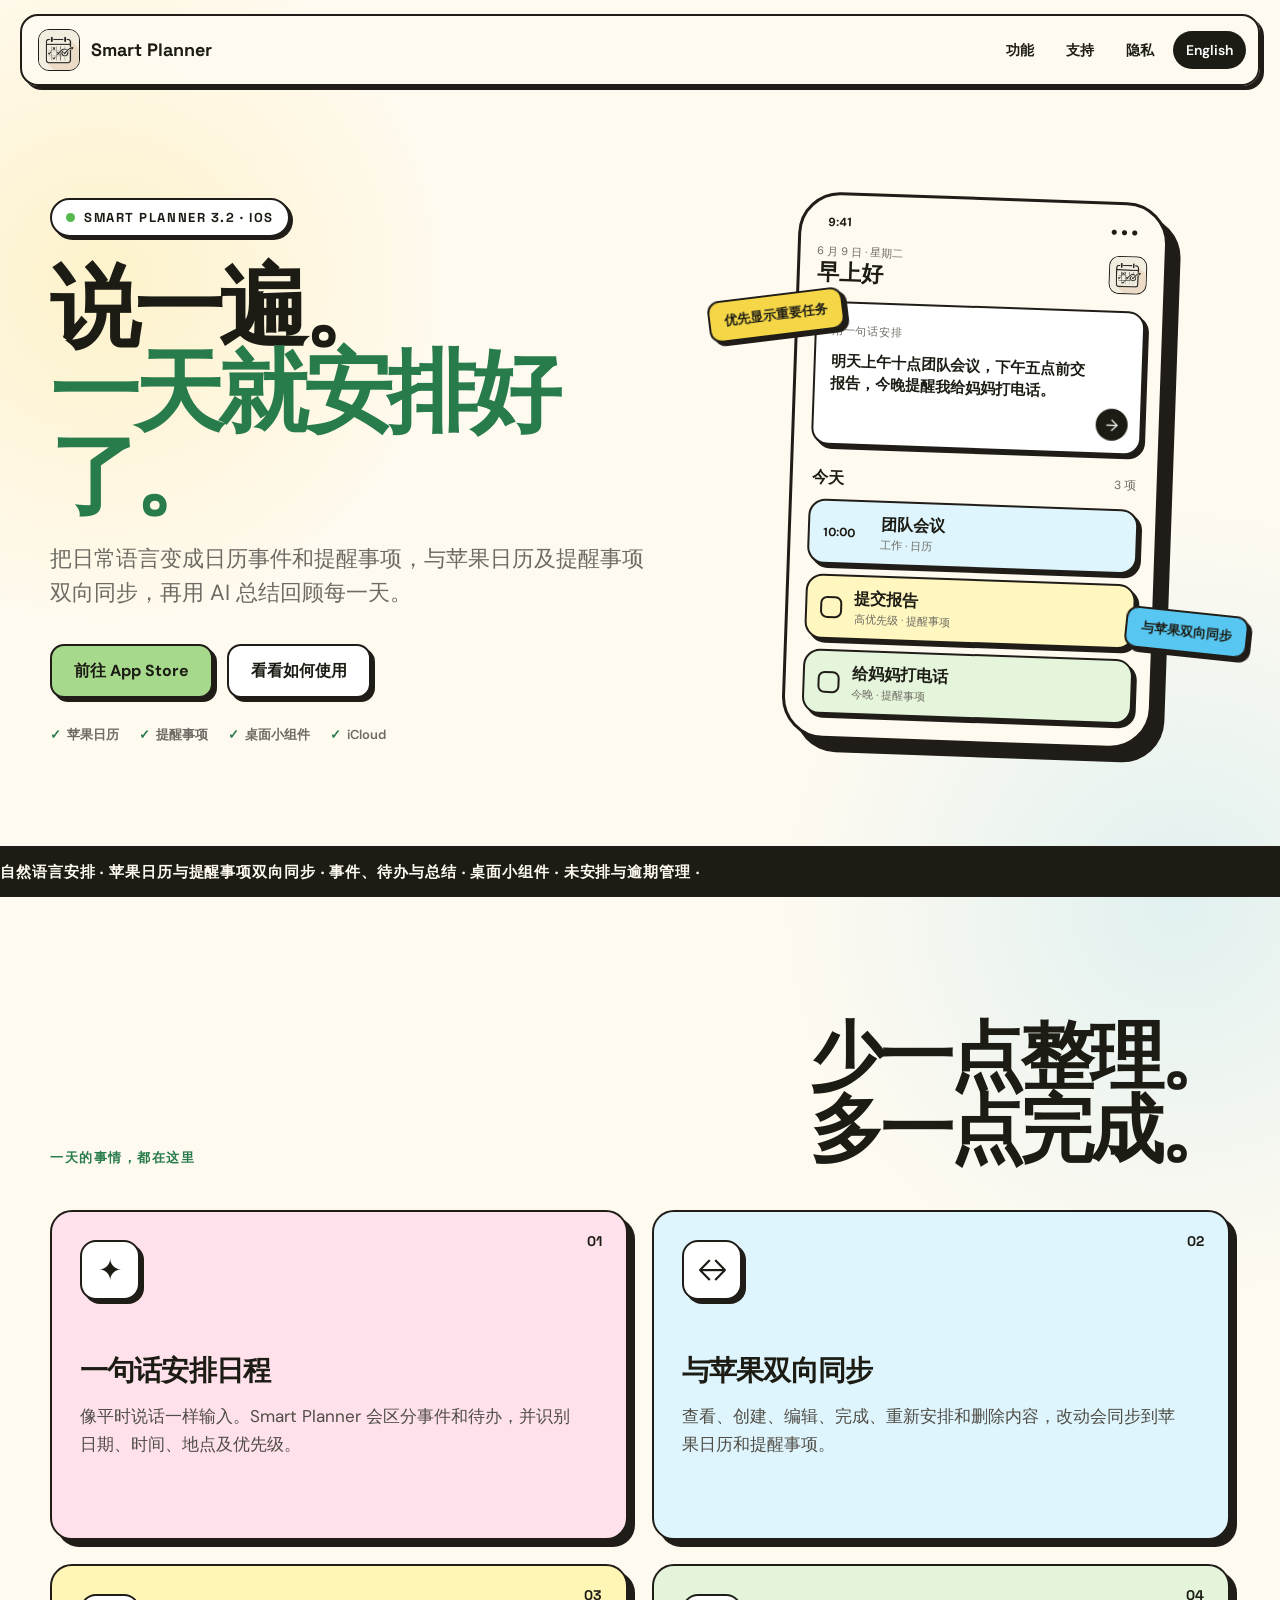
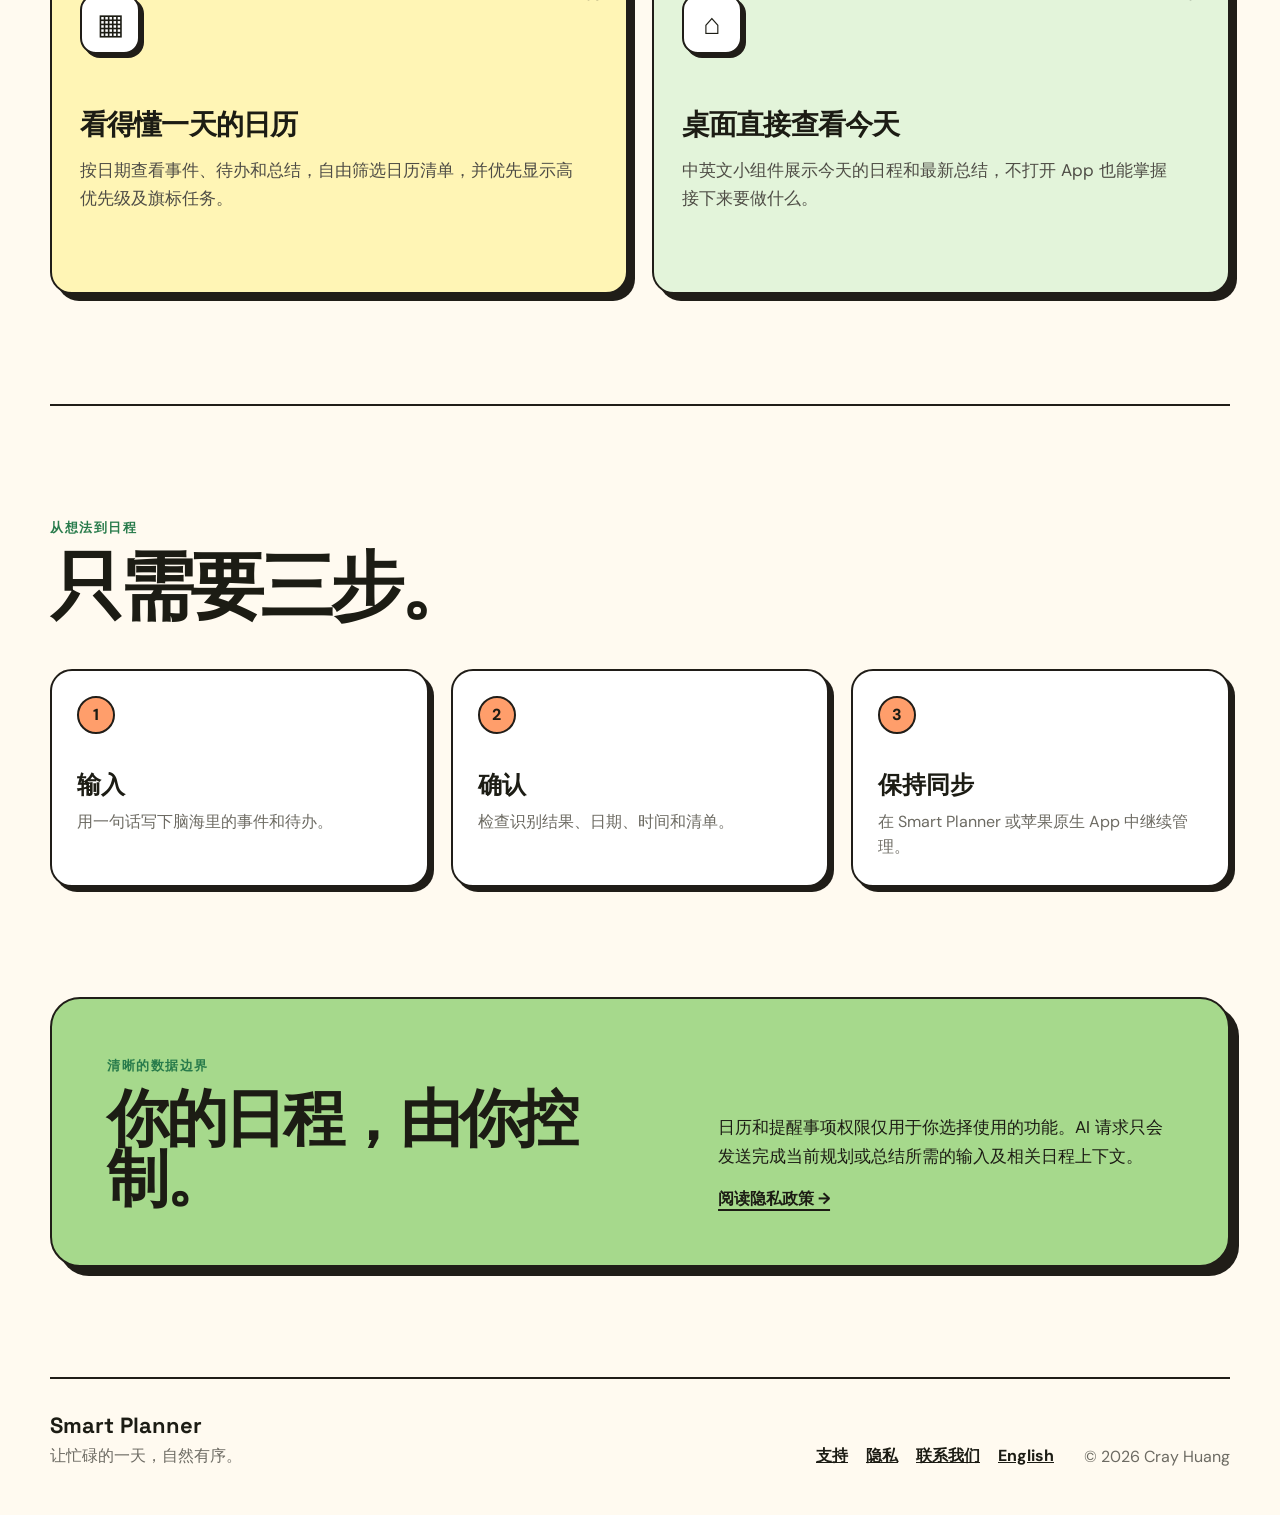
==== index-zh.html @ a315fa00 "feat: refresh Smart Planner 3.2 website" ====
<!doctype html>
<html lang="zh-Hans">
<head>
  <meta charset="utf-8">
  <meta name="viewport" content="width=device-width, initial-scale=1">
  <meta name="description" content="Smart Planner 用自然语言创建苹果日历事件与提醒事项，并提供每日总结和桌面小组件。">
  <meta name="theme-color" content="#fffaf0">
  <title>Smart Planner - 一句话安排日程</title>
  <link rel="icon" href="app-icon.jpg">
  <link rel="stylesheet" href="site.css">
</head>
<body>
  <header class="site-header">
    <a class="brand" href="index-zh.html">
      <img src="app-icon.jpg" alt="" width="42" height="42">
      <span>Smart Planner</span>
    </a>
    <nav aria-label="主导航">
      <a href="#features">功能</a>
      <a href="support-zh.html">支持</a>
      <a href="privacy-policy-zh.html">隐私</a>
      <a class="language" href="index.html">English</a>
    </nav>
  </header>

  <main>
    <section class="hero shell">
      <div class="hero-copy reveal">
        <div class="eyebrow"><span class="status-dot"></span>Smart Planner 3.2 · iOS</div>
        <h1>说一遍。<br><span>一天就安排好了。</span></h1>
        <p class="lead">把日常语言变成日历事件和提醒事项，与苹果日历及提醒事项双向同步，再用 AI 总结回顾每一天。</p>
        <div class="hero-actions">
          <a class="button primary" href="https://apps.apple.com/app/id6738601827">前往 App Store</a>
          <a class="button secondary" href="#how-it-works">看看如何使用</a>
        </div>
        <div class="trust-row">
          <span>苹果日历</span>
          <span>提醒事项</span>
          <span>桌面小组件</span>
          <span>iCloud</span>
        </div>
      </div>

      <div class="phone-stage reveal delay-1" aria-label="Smart Planner 使用示例">
        <div class="float-note note-one">优先显示重要任务</div>
        <div class="float-note note-two">与苹果双向同步</div>
        <div class="phone">
          <div class="phone-top"><span>9:41</span><span>● ● ●</span></div>
          <div class="app-bar">
            <div>
              <small>6 月 9 日 · 星期二</small>
              <strong>早上好</strong>
            </div>
            <img src="app-icon.jpg" alt="" width="38" height="38">
          </div>
          <div class="prompt-card">
            <span class="prompt-label">用一句话安排</span>
            <p>明天上午十点团队会议，下午五点前交报告，今晚提醒我给妈妈打电话。</p>
            <span class="send">→</span>
          </div>
          <div class="mini-heading"><strong>今天</strong><span>3 项</span></div>
          <div class="agenda-card blue">
            <span class="time">10:00</span>
            <div><strong>团队会议</strong><small>工作 · 日历</small></div>
          </div>
          <div class="agenda-card yellow">
            <span class="check"></span>
            <div><strong>提交报告</strong><small>高优先级 · 提醒事项</small></div>
          </div>
          <div class="agenda-card green">
            <span class="check"></span>
            <div><strong>给妈妈打电话</strong><small>今晚 · 提醒事项</small></div>
          </div>
        </div>
      </div>
    </section>

    <section class="ticker" aria-label="核心功能">
      <div>自然语言安排 · 苹果日历与提醒事项双向同步 · 事件、待办与总结 · 桌面小组件 · 未安排与逾期管理 · </div>
    </section>

    <section class="section shell" id="features">
      <div class="section-heading">
        <span class="kicker">一天的事情，都在这里</span>
        <h2>少一点整理。<br>多一点完成。</h2>
      </div>
      <div class="feature-grid">
        <article class="feature-card pink">
          <span class="number">01</span>
          <div class="feature-icon">✦</div>
          <h3>一句话安排日程</h3>
          <p>像平时说话一样输入。Smart Planner 会区分事件和待办，并识别日期、时间、地点及优先级。</p>
        </article>
        <article class="feature-card blue">
          <span class="number">02</span>
          <div class="feature-icon">↔</div>
          <h3>与苹果双向同步</h3>
          <p>查看、创建、编辑、完成、重新安排和删除内容，改动会同步到苹果日历和提醒事项。</p>
        </article>
        <article class="feature-card yellow">
          <span class="number">03</span>
          <div class="feature-icon">▦</div>
          <h3>看得懂一天的日历</h3>
          <p>按日期查看事件、待办和总结，自由筛选日历清单，并优先显示高优先级及旗标任务。</p>
        </article>
        <article class="feature-card green">
          <span class="number">04</span>
          <div class="feature-icon">⌂</div>
          <h3>桌面直接查看今天</h3>
          <p>中英文小组件展示今天的日程和最新总结，不打开 App 也能掌握接下来要做什么。</p>
        </article>
      </div>
    </section>

    <section class="section shell workflow" id="how-it-works">
      <div class="section-heading compact">
        <span class="kicker">从想法到日程</span>
        <h2>只需要三步。</h2>
      </div>
      <div class="steps">
        <article><span>1</span><h3>输入</h3><p>用一句话写下脑海里的事件和待办。</p></article>
        <article><span>2</span><h3>确认</h3><p>检查识别结果、日期、时间和清单。</p></article>
        <article><span>3</span><h3>保持同步</h3><p>在 Smart Planner 或苹果原生 App 中继续管理。</p></article>
      </div>
    </section>

    <section class="section shell privacy-callout">
      <div>
        <span class="kicker">清晰的数据边界</span>
        <h2>你的日程，由你控制。</h2>
      </div>
      <div>
        <p>日历和提醒事项权限仅用于你选择使用的功能。AI 请求只会发送完成当前规划或总结所需的输入及相关日程上下文。</p>
        <a class="text-link" href="privacy-policy-zh.html">阅读隐私政策 →</a>
      </div>
    </section>
  </main>

  <footer class="site-footer shell">
    <div>
      <strong>Smart Planner</strong>
      <p>让忙碌的一天，自然有序。</p>
    </div>
    <div class="footer-links">
      <a href="support-zh.html">支持</a>
      <a href="privacy-policy-zh.html">隐私</a>
      <a href="mailto:cray.huang@gmail.com">联系我们</a>
      <a href="index.html">English</a>
    </div>
    <p class="copyright">© 2026 Cray Huang</p>
  </footer>
</body>
</html>
---- site.css ----
@import url('https://fonts.googleapis.com/css2?family=DM+Sans:wght@400;500;600;700&family=Space+Grotesk:wght@500;600;700&display=swap');

:root {
  --paper: #fffaf0;
  --surface: #ffffff;
  --muted: #f9f1e5;
  --ink: #1c1c14;
  --subtle: #6d6b63;
  --line: #201d18;
  --green: #a6d98c;
  --pink: #ff6b99;
  --blue: #57c7f2;
  --yellow: #f5d647;
  --orange: #ff9e6b;
  --radius: 22px;
  --shadow: 7px 7px 0 var(--line);
}

* { box-sizing: border-box; }
html { scroll-behavior: smooth; }
body {
  margin: 0;
  color: var(--ink);
  background:
    radial-gradient(circle at 8% 9%, rgba(245, 214, 71, .22), transparent 22rem),
    radial-gradient(circle at 92% 29%, rgba(87, 199, 242, .18), transparent 25rem),
    var(--paper);
  font-family: "DM Sans", "PingFang SC", "Microsoft YaHei", sans-serif;
}

a { color: inherit; }
.shell { width: min(1180px, calc(100% - 40px)); margin-inline: auto; }
.site-header {
  width: min(1240px, calc(100% - 28px));
  min-height: 72px;
  margin: 14px auto 0;
  padding: 10px 12px 10px 16px;
  display: flex;
  align-items: center;
  justify-content: space-between;
  gap: 20px;
  position: sticky;
  top: 12px;
  z-index: 20;
  background: rgba(255, 250, 240, .9);
  border: 2px solid var(--line);
  border-radius: 18px;
  box-shadow: 4px 4px 0 var(--line);
  backdrop-filter: blur(14px);
}
.brand {
  display: flex;
  align-items: center;
  gap: 11px;
  text-decoration: none;
  font: 700 18px/1 "Space Grotesk", sans-serif;
}
.brand img { border-radius: 11px; border: 1.5px solid var(--line); }
nav { display: flex; align-items: center; gap: 6px; }
nav a {
  padding: 10px 13px;
  border-radius: 999px;
  text-decoration: none;
  font-weight: 600;
  font-size: 14px;
}
nav a:hover { background: var(--muted); }
nav .language { background: var(--ink); color: white; }

.hero {
  min-height: 720px;
  padding: 100px 0 90px;
  display: grid;
  grid-template-columns: 1.08fr .92fr;
  align-items: center;
  gap: 72px;
}
.eyebrow, .kicker {
  font: 700 13px/1.2 "Space Grotesk", sans-serif;
  letter-spacing: .12em;
  text-transform: uppercase;
}
.eyebrow {
  width: fit-content;
  padding: 10px 14px;
  display: flex;
  align-items: center;
  gap: 9px;
  background: var(--surface);
  border: 2px solid var(--line);
  border-radius: 999px;
  box-shadow: 3px 3px 0 var(--line);
}
.status-dot { width: 9px; height: 9px; border-radius: 50%; background: #55b94f; }
h1, h2, h3 { font-family: "Space Grotesk", "PingFang SC", sans-serif; }
h1 {
  margin: 28px 0 24px;
  font-size: clamp(56px, 7vw, 94px);
  line-height: .94;
  letter-spacing: -.065em;
}
h1 span { color: #287b4b; }
.lead { max-width: 640px; color: var(--subtle); font-size: clamp(18px, 2vw, 22px); line-height: 1.55; }
.hero-actions { display: flex; flex-wrap: wrap; gap: 14px; margin: 34px 0 28px; }
.button {
  display: inline-flex;
  align-items: center;
  justify-content: center;
  min-height: 54px;
  padding: 0 22px;
  border: 2px solid var(--line);
  border-radius: 14px;
  box-shadow: 4px 4px 0 var(--line);
  font-weight: 700;
  text-decoration: none;
  transition: transform .18s ease, box-shadow .18s ease;
}
.button:hover { transform: translate(3px, 3px); box-shadow: 1px 1px 0 var(--line); }
.button.primary { background: var(--green); }
.button.secondary { background: var(--surface); }
.trust-row { display: flex; flex-wrap: wrap; gap: 10px 20px; color: var(--subtle); font-size: 13px; font-weight: 600; }
.trust-row span::before { content: "✓"; color: #287b4b; margin-right: 6px; }

.phone-stage { min-height: 570px; position: relative; display: grid; place-items: center; }
.phone {
  width: min(370px, 88vw);
  padding: 15px 17px 22px;
  position: relative;
  z-index: 2;
  background: var(--paper);
  border: 3px solid var(--line);
  border-radius: 42px;
  box-shadow: 13px 13px 0 var(--line);
  transform: rotate(2deg);
}
.phone-top { display: flex; justify-content: space-between; padding: 4px 10px 14px; font-size: 12px; font-weight: 700; }
.app-bar { display: flex; align-items: center; justify-content: space-between; margin-bottom: 16px; }
.app-bar small, .app-bar strong { display: block; }
.app-bar small { color: var(--subtle); font-size: 11px; }
.app-bar strong { font: 700 22px/1.2 "Space Grotesk", sans-serif; }
.app-bar img { border: 1.5px solid var(--line); border-radius: 10px; }
.prompt-card, .agenda-card {
  border: 2px solid var(--line);
  border-radius: 17px;
  box-shadow: 4px 4px 0 var(--line);
}
.prompt-card { min-height: 144px; padding: 15px 45px 18px 15px; position: relative; background: white; }
.prompt-card p { margin: 12px 0 0; font-size: 15px; line-height: 1.45; font-weight: 600; }
.prompt-label { color: var(--subtle); font-size: 11px; text-transform: uppercase; letter-spacing: .08em; }
.send { width: 32px; height: 32px; display: grid; place-items: center; position: absolute; right: 12px; bottom: 12px; background: var(--ink); color: white; border-radius: 50%; }
.mini-heading { margin: 22px 3px 10px; display: flex; justify-content: space-between; }
.mini-heading span { color: var(--subtle); font-size: 12px; }
.agenda-card { min-height: 64px; margin-top: 10px; padding: 11px 13px; display: flex; align-items: center; gap: 12px; }
.agenda-card.blue { background: #dff5fd; }
.agenda-card.yellow { background: #fff7bf; }
.agenda-card.green { background: #e5f5dc; }
.agenda-card strong, .agenda-card small { display: block; }
.agenda-card small { margin-top: 2px; color: var(--subtle); font-size: 11px; }
.time { width: 46px; font-size: 12px; font-weight: 700; }
.check { width: 22px; height: 22px; border: 2px solid var(--line); border-radius: 7px; }
.float-note {
  padding: 10px 14px;
  position: absolute;
  z-index: 3;
  background: white;
  border: 2px solid var(--line);
  border-radius: 12px;
  box-shadow: 4px 4px 0 var(--line);
  font-weight: 700;
  font-size: 13px;
}
.note-one { left: -12px; top: 19%; transform: rotate(-7deg); background: var(--yellow); }
.note-two { right: -18px; bottom: 18%; transform: rotate(6deg); background: var(--blue); }

.ticker { overflow: hidden; background: var(--ink); color: var(--paper); border-block: 2px solid var(--line); }
.ticker div {
  width: max-content;
  padding: 16px 0;
  font: 600 15px/1 "Space Grotesk", sans-serif;
  letter-spacing: .06em;
  animation: marquee 24s linear infinite;
}
@keyframes marquee { to { transform: translateX(-50%); } }

.section { padding-block: 110px; }
.section-heading { margin-bottom: 44px; display: flex; align-items: end; justify-content: space-between; gap: 30px; }
.section-heading.compact { display: block; }
.kicker { color: #287b4b; }
.section-heading h2, .privacy-callout h2 {
  max-width: 760px;
  margin: 14px 0 0;
  font-size: clamp(42px, 6vw, 74px);
  line-height: .98;
  letter-spacing: -.055em;
}
.feature-grid { display: grid; grid-template-columns: repeat(2, 1fr); gap: 24px; }
.feature-card {
  min-height: 330px;
  padding: 28px;
  position: relative;
  border: 2px solid var(--line);
  border-radius: var(--radius);
  box-shadow: var(--shadow);
}
.feature-card.pink { background: #ffe1eb; }
.feature-card.blue { background: #dff5fd; }
.feature-card.yellow { background: #fff5b5; }
.feature-card.green { background: #e3f4da; }
.number { position: absolute; right: 24px; top: 22px; font: 700 14px/1 "Space Grotesk", sans-serif; }
.feature-icon {
  width: 60px; height: 60px;
  display: grid; place-items: center;
  background: white;
  border: 2px solid var(--line);
  border-radius: 16px;
  box-shadow: 4px 4px 0 var(--line);
  font-size: 29px;
}
.feature-card h3 { margin: 52px 0 12px; font-size: 28px; letter-spacing: -.03em; }
.feature-card p { max-width: 500px; margin: 0; color: #4f4d46; line-height: 1.65; font-size: 17px; }

.workflow { border-top: 2px solid var(--line); }
.steps { margin-top: 45px; display: grid; grid-template-columns: repeat(3, 1fr); gap: 22px; }
.steps article { padding: 25px; background: white; border: 2px solid var(--line); border-radius: var(--radius); box-shadow: 5px 5px 0 var(--line); }
.steps span { width: 38px; height: 38px; display: grid; place-items: center; background: var(--orange); border: 2px solid var(--line); border-radius: 50%; font-weight: 800; }
.steps h3 { margin: 35px 0 8px; font-size: 24px; }
.steps p { margin: 0; color: var(--subtle); line-height: 1.6; }
.privacy-callout {
  margin-bottom: 110px;
  padding: 55px;
  display: grid;
  grid-template-columns: 1.1fr .9fr;
  align-items: end;
  gap: 55px;
  background: var(--green);
  border: 2px solid var(--line);
  border-radius: 30px;
  box-shadow: 9px 9px 0 var(--line);
}
.privacy-callout h2 { font-size: clamp(38px, 5vw, 62px); }
.privacy-callout p { font-size: 17px; line-height: 1.7; }
.text-link { font-weight: 800; text-decoration-thickness: 2px; text-underline-offset: 5px; }
.site-footer {
  padding: 35px 0 48px;
  display: grid;
  grid-template-columns: 1fr auto auto;
  gap: 30px;
  align-items: end;
  border-top: 2px solid var(--line);
}
.site-footer strong { font: 700 22px/1 "Space Grotesk", sans-serif; }
.site-footer p { margin: 7px 0 0; color: var(--subtle); }
.footer-links { display: flex; flex-wrap: wrap; gap: 18px; }
.footer-links a { font-weight: 700; }
.copyright { white-space: nowrap; }
.reveal { animation: rise .7s both ease-out; }
.delay-1 { animation-delay: .12s; }
@keyframes rise { from { opacity: 0; transform: translateY(22px); } }

@media (max-width: 880px) {
  .site-header { position: static; }
  nav a:not(.language) { display: none; }
  .hero { min-height: auto; padding: 72px 0 90px; grid-template-columns: 1fr; gap: 65px; }
  .hero-copy { text-align: center; }
  .eyebrow, .hero-actions, .trust-row { margin-inline: auto; justify-content: center; }
  .lead { margin-inline: auto; }
  .phone-stage { min-height: 540px; }
  .feature-grid { grid-template-columns: 1fr; }
  .steps { grid-template-columns: 1fr; }
  .privacy-callout { grid-template-columns: 1fr; padding: 38px 28px; }
  .site-footer { grid-template-columns: 1fr; align-items: start; }
}

@media (max-width: 540px) {
  .shell { width: min(100% - 26px, 1180px); }
  .brand span { display: none; }
  h1 { font-size: 54px; }
  .hero { padding-top: 55px; }
  .hero-actions { flex-direction: column; }
  .button { width: 100%; }
  .phone { transform: none; }
  .float-note { display: none; }
  .section { padding-block: 78px; }
  .feature-card { min-height: 300px; padding: 23px; }
  .section-heading { display: block; }
  .privacy-callout { margin-bottom: 75px; }
}

@media (prefers-reduced-motion: reduce) {
  * { scroll-behavior: auto !important; animation-duration: .01ms !important; animation-iteration-count: 1 !important; }
}
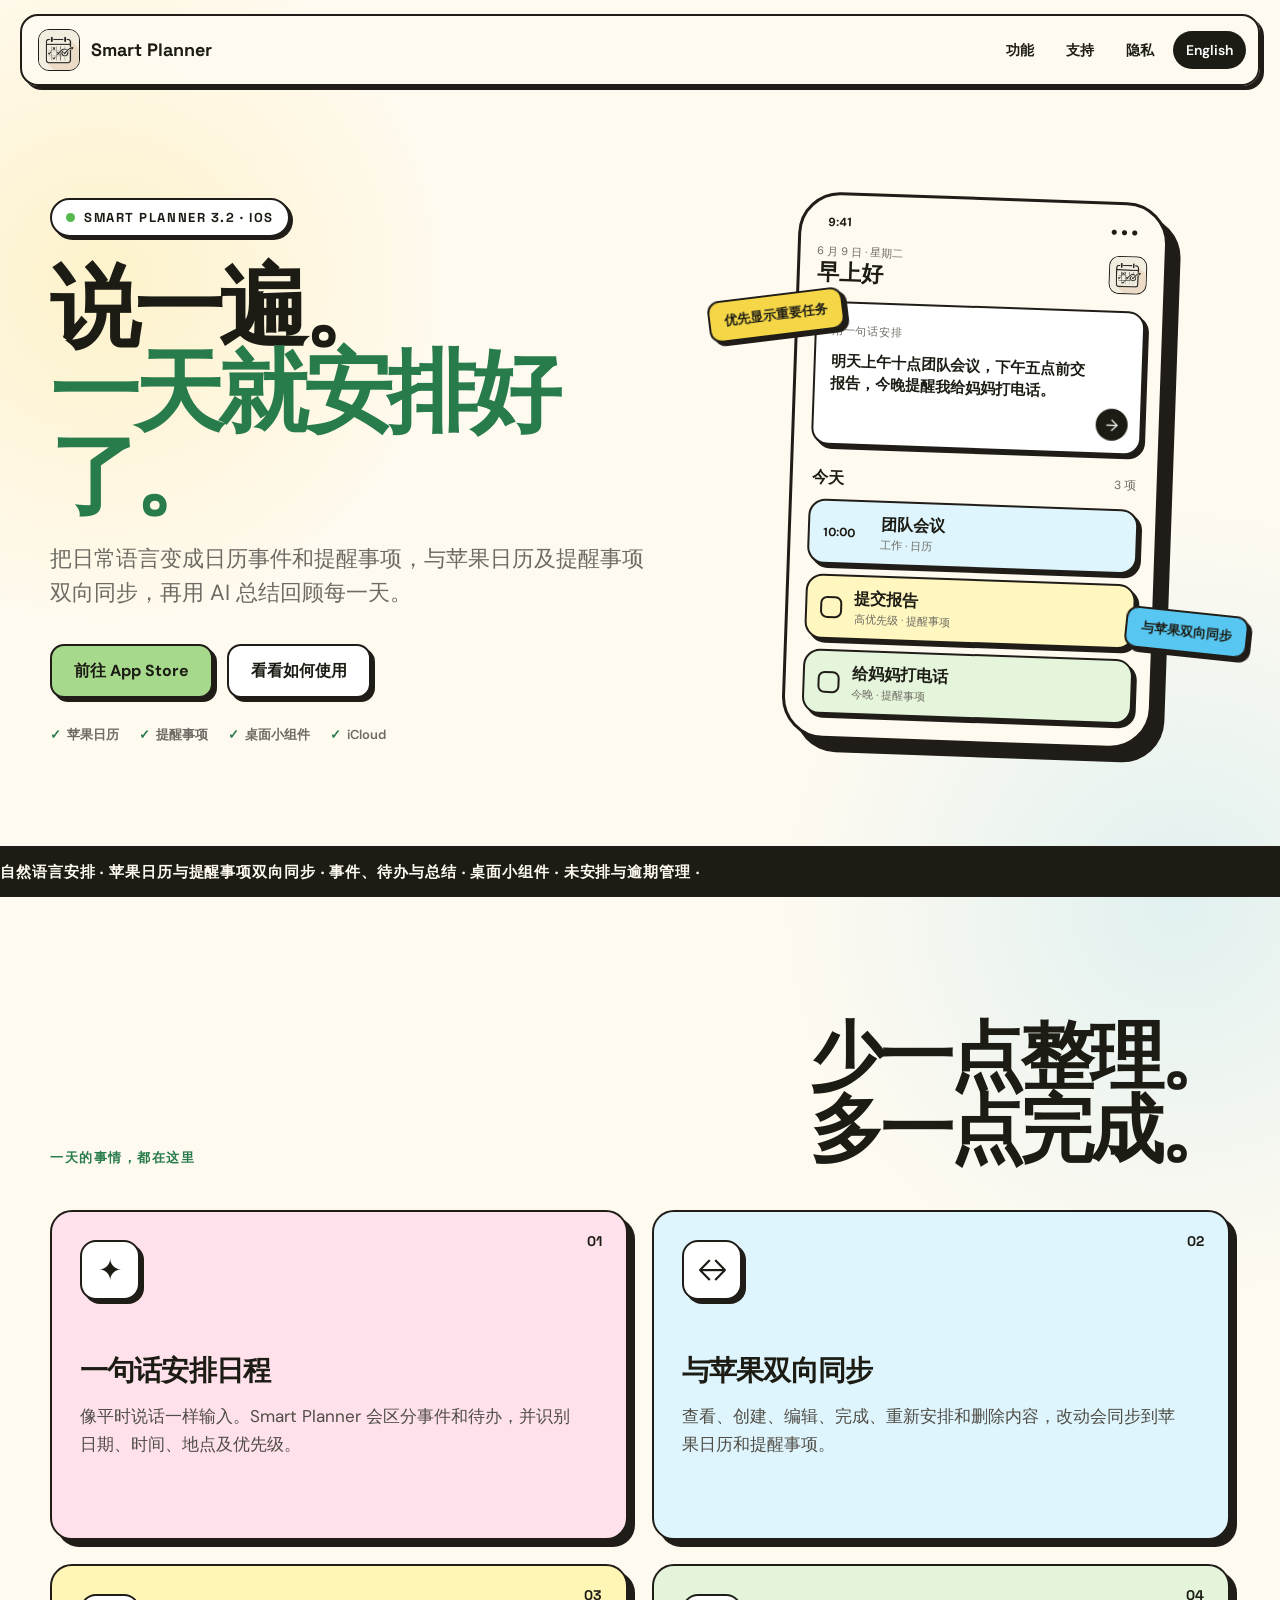
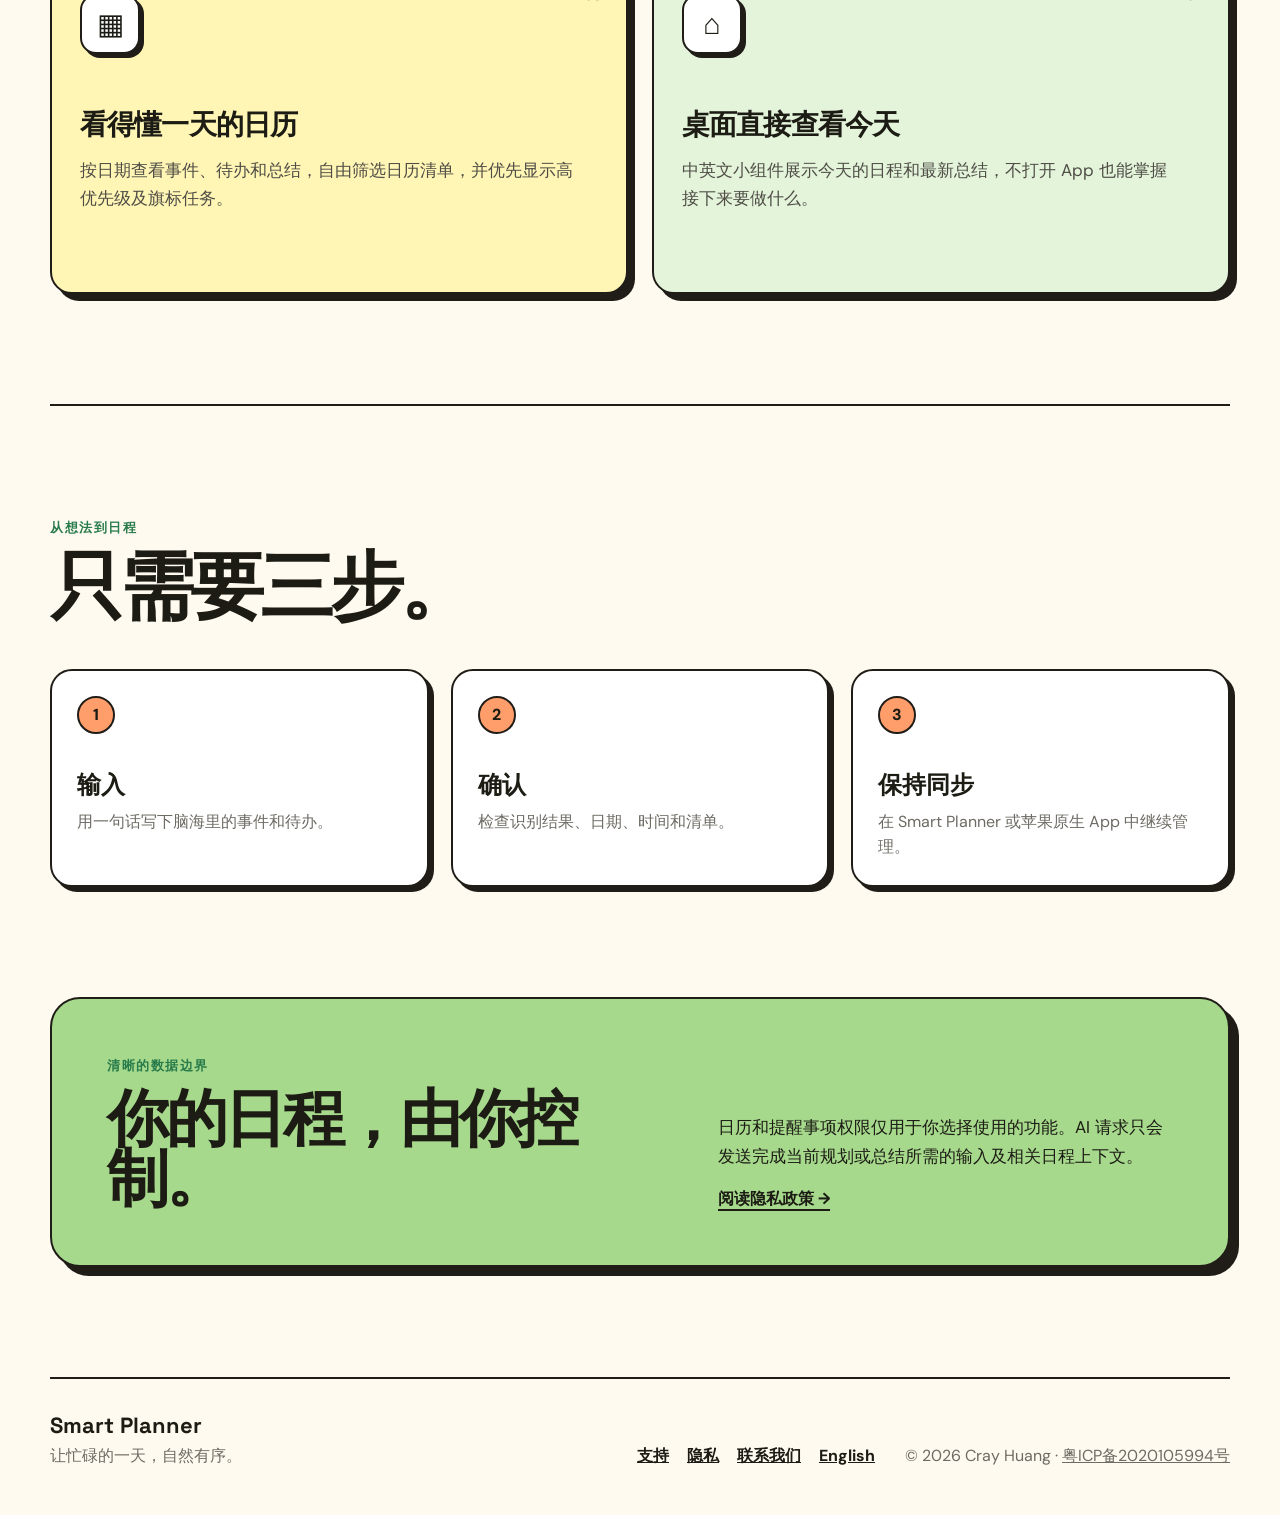
==== commit a94d1542: "Add ICP filing number to site footer" ====
--- a/index-zh.html
+++ b/index-zh.html
@@ -30,7 +30,7 @@
         <h1>说一遍。<br><span>一天就安排好了。</span></h1>
         <p class="lead">把日常语言变成日历事件和提醒事项，与苹果日历及提醒事项双向同步，再用 AI 总结回顾每一天。</p>
         <div class="hero-actions">
-          <a class="button primary" href="https://apps.apple.com/app/id6738601827">前往 App Store</a>
+          <a class="button primary" href="https://apps.apple.com/cn/app/ai-smart-planner/id6759102318" target="_blank" rel="noopener noreferrer">前往 App Store</a>
           <a class="button secondary" href="#how-it-works">看看如何使用</a>
         </div>
         <div class="trust-row">
@@ -147,7 +147,7 @@
       <a href="mailto:cray.huang@gmail.com">联系我们</a>
       <a href="index.html">English</a>
     </div>
-    <p class="copyright">© 2026 Cray Huang</p>
+    <p class="copyright">© 2026 Cray Huang · <a href="https://beian.miit.gov.cn/" target="_blank" rel="noopener noreferrer">粤ICP备2020105994号</a></p>
   </footer>
 </body>
 </html>
--- a/site.css
+++ b/site.css
@@ -257,6 +257,148 @@
 .delay-1 { animation-delay: .12s; }
 @keyframes rise { from { opacity: 0; transform: translateY(22px); } }
 
+/* Privacy policy */
+.legal-main { padding: 82px 0 110px; }
+.legal-hero {
+  padding-bottom: 80px;
+  display: grid;
+  grid-template-columns: 1.15fr .85fr;
+  align-items: end;
+  gap: 70px;
+}
+.legal-hero h1 { max-width: 800px; font-size: clamp(58px, 7vw, 92px); }
+.legal-summary {
+  padding: 30px;
+  background: var(--green);
+  border: 2px solid var(--line);
+  border-radius: 25px;
+  box-shadow: var(--shadow);
+  transform: rotate(1.5deg);
+}
+.summary-icon {
+  width: 52px;
+  height: 52px;
+  display: grid;
+  place-items: center;
+  background: white;
+  border: 2px solid var(--line);
+  border-radius: 15px;
+  box-shadow: 4px 4px 0 var(--line);
+  font-size: 27px;
+}
+.legal-summary h2 { margin: 28px 0 12px; font-size: 28px; }
+.legal-summary p { margin: 10px 0 0; line-height: 1.65; }
+.legal-layout {
+  display: grid;
+  grid-template-columns: 210px minmax(0, 1fr);
+  align-items: start;
+  gap: 34px;
+}
+.legal-index {
+  padding: 20px;
+  position: sticky;
+  top: 105px;
+  display: grid;
+  gap: 4px;
+  background: white;
+  border: 2px solid var(--line);
+  border-radius: 18px;
+  box-shadow: 5px 5px 0 var(--line);
+}
+.legal-index strong {
+  padding: 5px 9px 13px;
+  font: 700 13px/1.2 "Space Grotesk", sans-serif;
+  letter-spacing: .08em;
+  text-transform: uppercase;
+}
+.legal-index a {
+  padding: 9px;
+  color: var(--subtle);
+  border-radius: 9px;
+  text-decoration: none;
+  font-size: 14px;
+  font-weight: 600;
+}
+.legal-index a:hover { color: var(--ink); background: var(--muted); }
+.legal-content { display: grid; gap: 25px; }
+.legal-card {
+  padding: 38px;
+  position: relative;
+  scroll-margin-top: 110px;
+  background: white;
+  border: 2px solid var(--line);
+  border-radius: 24px;
+  box-shadow: var(--shadow);
+}
+.legal-card.intro-card { background: #e3f4da; }
+.legal-card.contact-card { background: #dff5fd; }
+.legal-number {
+  position: absolute;
+  top: 28px;
+  right: 30px;
+  font: 700 14px/1 "Space Grotesk", sans-serif;
+}
+.legal-card h2 {
+  max-width: calc(100% - 55px);
+  margin: 0 0 26px;
+  font-size: clamp(30px, 4vw, 44px);
+  letter-spacing: -.04em;
+}
+.legal-card h3 { margin: 30px 0 10px; font-size: 20px; letter-spacing: -.02em; }
+.legal-card p, .legal-card li { color: #55534c; font-size: 16px; line-height: 1.75; }
+.legal-card ul { margin: 10px 0 0; padding-left: 22px; }
+.legal-card li + li { margin-top: 9px; }
+.legal-card a { font-weight: 700; text-underline-offset: 4px; }
+.legal-columns, .permission-grid {
+  display: grid;
+  grid-template-columns: repeat(2, minmax(0, 1fr));
+  gap: 22px;
+}
+.legal-columns h3 { margin-top: 0; }
+.legal-note {
+  margin-top: 28px;
+  padding: 22px;
+  border: 2px solid var(--line);
+  border-radius: 16px;
+  box-shadow: 4px 4px 0 var(--line);
+  line-height: 1.65;
+}
+.legal-note strong { display: block; margin-bottom: 5px; font: 700 18px/1.3 "Space Grotesk", "PingFang SC", sans-serif; }
+.legal-note p { margin: 0; color: var(--ink); }
+.blue-note { background: #dff5fd; }
+.green-note { background: #e3f4da; }
+.yellow-note { background: #fff5b5; }
+.pink-note { background: #ffe1eb; }
+.permission-grid article {
+  padding: 23px;
+  background: var(--muted);
+  border: 2px solid var(--line);
+  border-radius: 17px;
+}
+.permission-grid article > span {
+  width: 42px;
+  height: 42px;
+  display: grid;
+  place-items: center;
+  background: var(--blue);
+  border: 2px solid var(--line);
+  border-radius: 12px;
+  font-weight: 800;
+}
+.permission-grid article:nth-child(2) > span { background: var(--yellow); }
+.permission-grid h3 { margin-top: 22px; }
+.permission-grid p { margin-bottom: 0; }
+.app-meta { margin-top: 28px; display: flex; flex-wrap: wrap; gap: 12px; }
+.app-meta span {
+  padding: 11px 13px;
+  background: white;
+  border: 2px solid var(--line);
+  border-radius: 11px;
+  font-size: 13px;
+}
+.app-meta strong { margin-right: 5px; }
+.compliance { margin: 28px 0 0 !important; font-size: 13px !important; }
+
 @media (max-width: 880px) {
   .site-header { position: static; }
   nav a:not(.language) { display: none; }
@@ -269,6 +411,14 @@
   .steps { grid-template-columns: 1fr; }
   .privacy-callout { grid-template-columns: 1fr; padding: 38px 28px; }
   .site-footer { grid-template-columns: 1fr; align-items: start; }
+  .legal-hero { grid-template-columns: 1fr; gap: 40px; }
+  .legal-summary { transform: none; }
+  .legal-layout { grid-template-columns: 1fr; }
+  .legal-index {
+    position: static;
+    grid-template-columns: repeat(4, 1fr);
+  }
+  .legal-index strong { grid-column: 1 / -1; }
 }
 
 @media (max-width: 540px) {
@@ -284,6 +434,13 @@
   .feature-card { min-height: 300px; padding: 23px; }
   .section-heading { display: block; }
   .privacy-callout { margin-bottom: 75px; }
+  .legal-main { padding-top: 58px; }
+  .legal-hero { padding-bottom: 58px; }
+  .legal-hero h1 { font-size: 52px; }
+  .legal-index { grid-template-columns: repeat(2, 1fr); }
+  .legal-card { padding: 27px 22px; }
+  .legal-number { top: 22px; right: 22px; }
+  .legal-columns, .permission-grid { grid-template-columns: 1fr; }
 }
 
 @media (prefers-reduced-motion: reduce) {
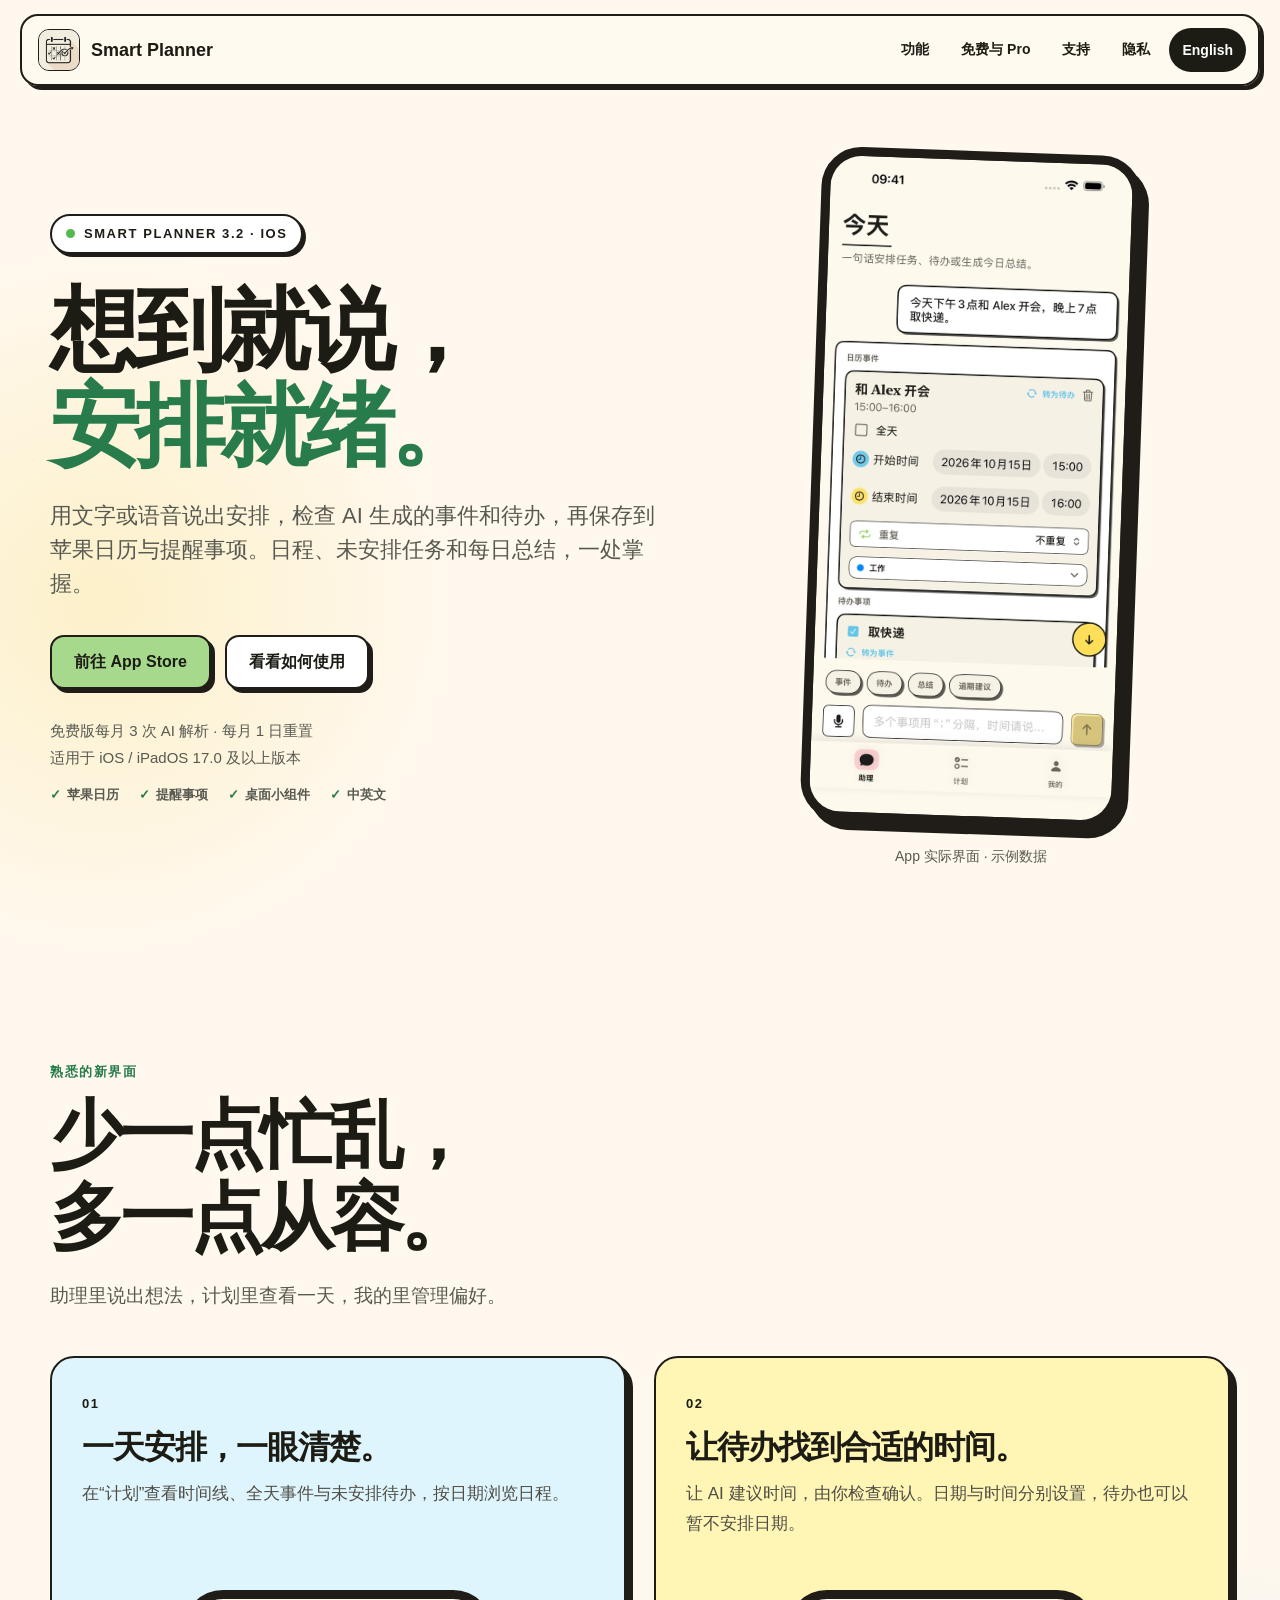
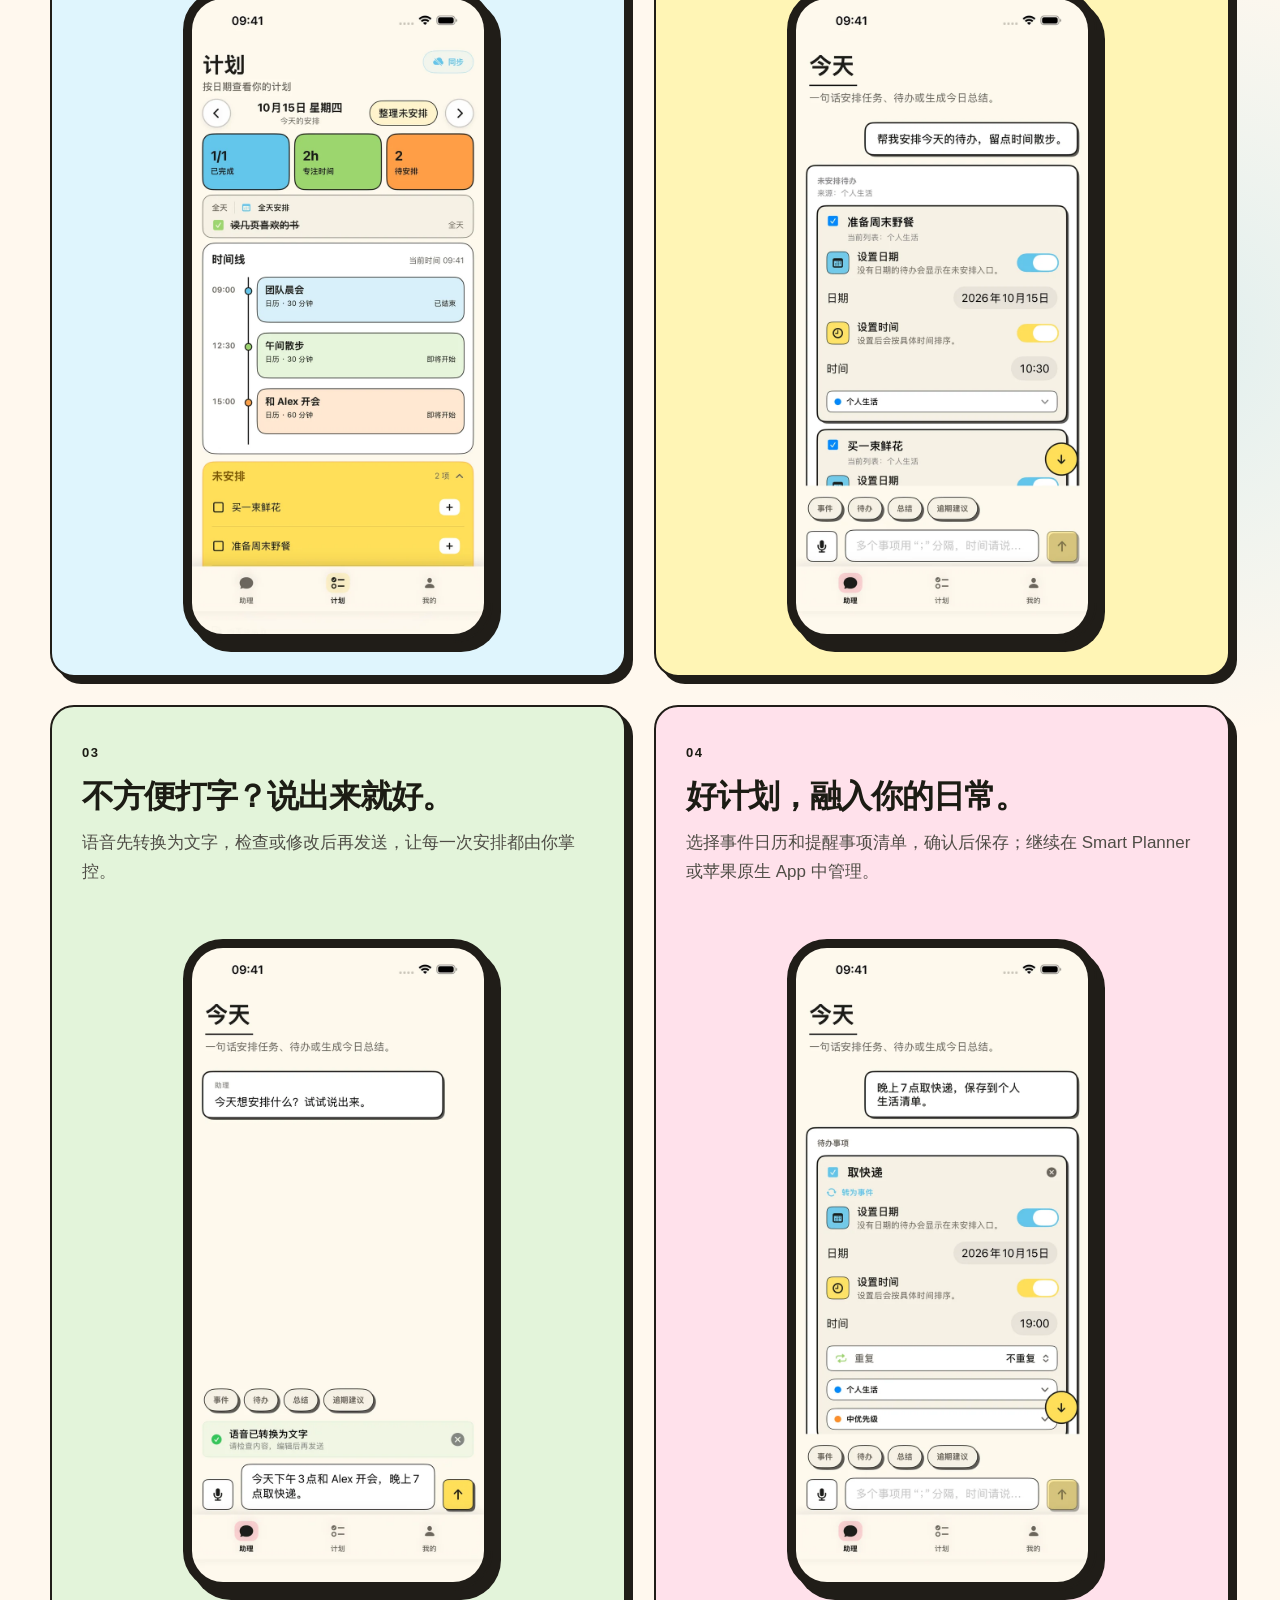
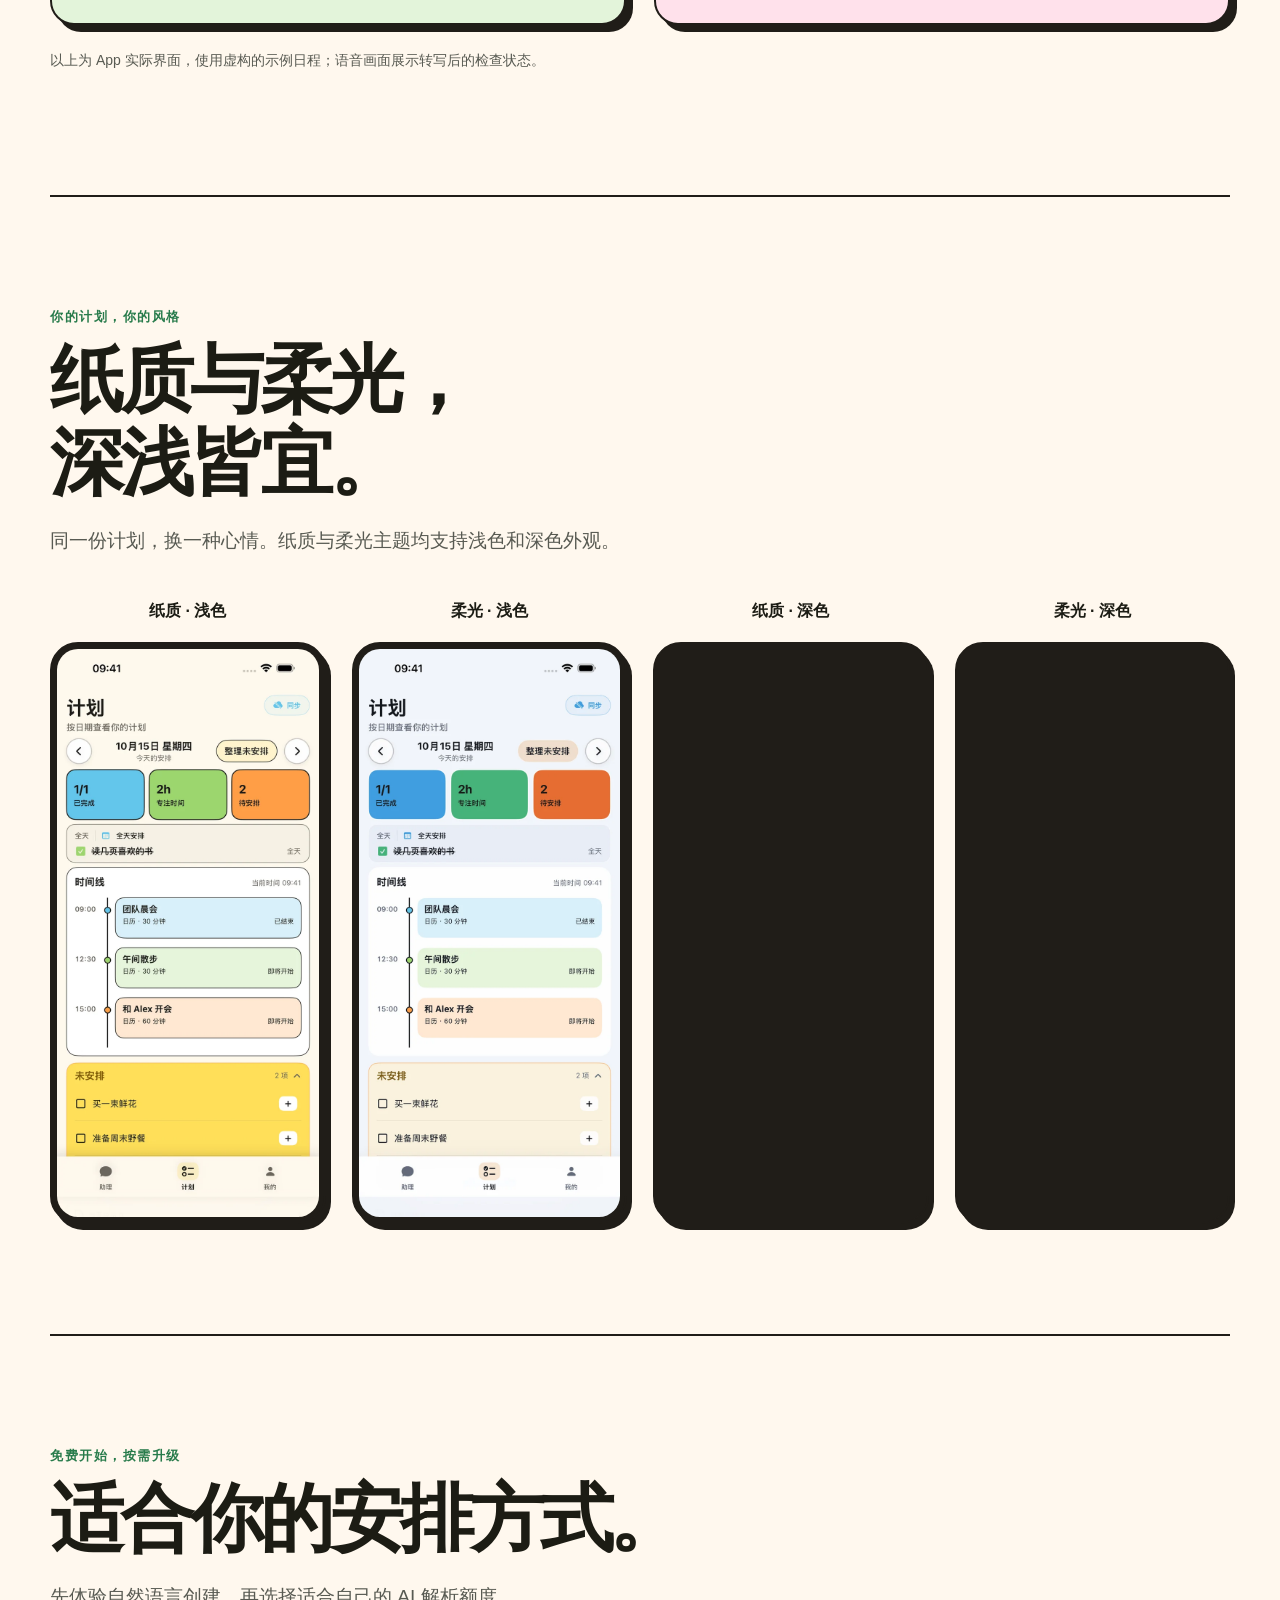
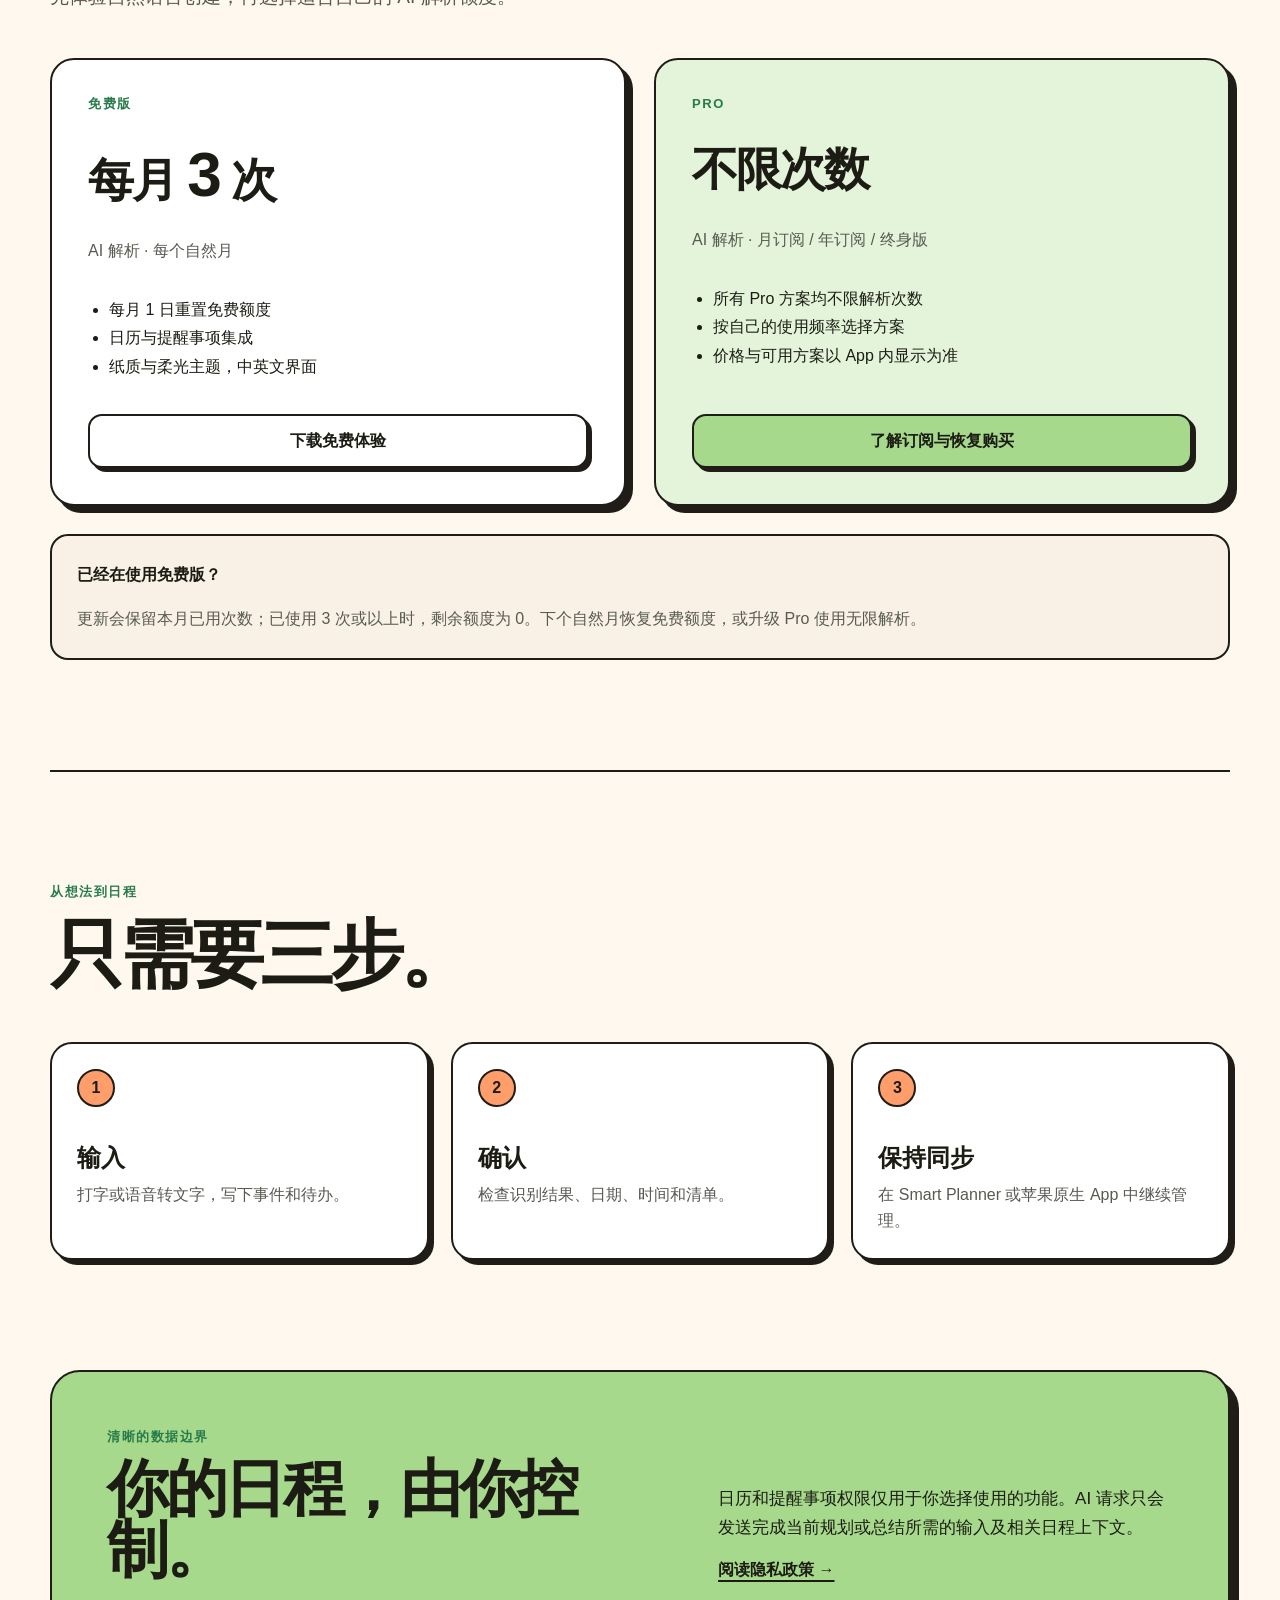
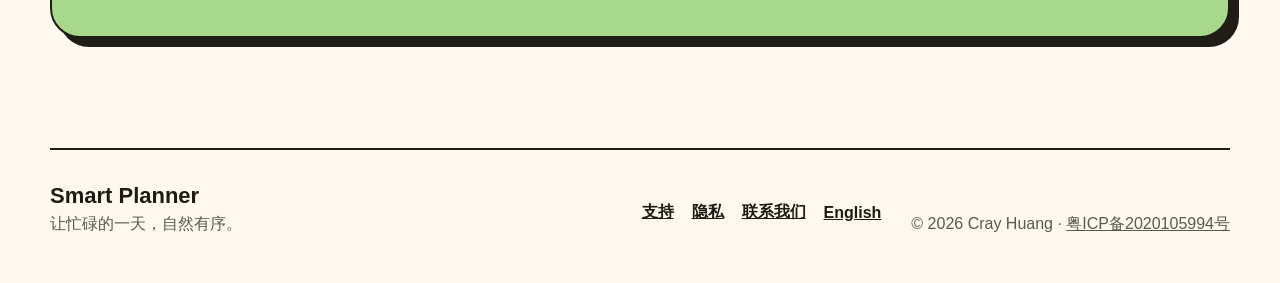
==== commit 2963b2a8: "Update website with current app screens and 3-parse free plan" ====
--- a/index-zh.html
+++ b/index-zh.html
@@ -1,153 +1,202 @@
 <!doctype html>
 <html lang="zh-Hans">
-<head>
-  <meta charset="utf-8">
-  <meta name="viewport" content="width=device-width, initial-scale=1">
-  <meta name="description" content="Smart Planner 用自然语言创建苹果日历事件与提醒事项，并提供每日总结和桌面小组件。">
-  <meta name="theme-color" content="#fffaf0">
-  <title>Smart Planner - 一句话安排日程</title>
-  <link rel="icon" href="app-icon.jpg">
-  <link rel="stylesheet" href="site.css">
-</head>
-<body>
-  <header class="site-header">
-    <a class="brand" href="index-zh.html">
-      <img src="app-icon.jpg" alt="" width="42" height="42">
-      <span>Smart Planner</span>
-    </a>
-    <nav aria-label="主导航">
-      <a href="#features">功能</a>
-      <a href="support-zh.html">支持</a>
-      <a href="privacy-policy-zh.html">隐私</a>
-      <a class="language" href="index.html">English</a>
-    </nav>
-  </header>
-
-  <main>
-    <section class="hero shell">
-      <div class="hero-copy reveal">
-        <div class="eyebrow"><span class="status-dot"></span>Smart Planner 3.2 · iOS</div>
-        <h1>说一遍。<br><span>一天就安排好了。</span></h1>
-        <p class="lead">把日常语言变成日历事件和提醒事项，与苹果日历及提醒事项双向同步，再用 AI 总结回顾每一天。</p>
-        <div class="hero-actions">
-          <a class="button primary" href="https://apps.apple.com/cn/app/ai-smart-planner/id6759102318" target="_blank" rel="noopener noreferrer">前往 App Store</a>
-          <a class="button secondary" href="#how-it-works">看看如何使用</a>
-        </div>
-        <div class="trust-row">
-          <span>苹果日历</span>
-          <span>提醒事项</span>
-          <span>桌面小组件</span>
-          <span>iCloud</span>
-        </div>
+  <head>
+    <meta charset="utf-8">
+    <meta name="viewport" content="width=device-width, initial-scale=1">
+    <meta name="description" content="Smart Planner 用自然语言创建苹果日历事件与提醒事项，并提供每日总结和桌面小组件。">
+    <meta name="theme-color" content="#fffaf0">
+    <title>Smart Planner - AI 日程与待办，每月 3 次免费解析</title>
+    <link rel="icon" href="app-icon.jpg">
+    <link rel="stylesheet" href="site.css">
+  </head>
+  <body>
+    <a class="skip-link" href="#main">跳到正文</a>
+    <header class="site-header">
+      <a class="brand" href="index-zh.html">
+        <img src="app-icon.jpg" alt="" width="42" height="42">
+        <span>Smart Planner</span>
+      </a>
+      <nav aria-label="主导航">
+        <a href="#features">功能</a><a href="#plans">免费与 Pro</a>
+        <a href="support-zh.html">支持</a>
+        <a href="privacy-policy-zh.html">隐私</a>
+        <a class="language" href="index.html">English</a>
+      </nav>
+    </header>
+
+    <main id="main">
+      <section class="hero shell">
+        <div class="hero-copy reveal">
+          <div class="eyebrow"><span class="status-dot"></span>Smart Planner 3.2 · iOS</div>
+          <h1>想到就说，<br><span>安排就绪。</span></h1>
+          <p class="lead">用文字或语音说出安排，检查 AI 生成的事件和待办，再保存到苹果日历与提醒事项。日程、未安排任务和每日总结，一处掌握。</p>
+          <div class="hero-actions">
+            <a class="button primary" href="https://apps.apple.com/cn/app/ai-smart-planner/id6759102318" target="_blank" rel="noopener noreferrer">前往 App Store</a>
+            <a class="button secondary" href="#how-it-works">看看如何使用</a>
+          </div>
+          <p class="free-note">免费版每月 3 次 AI 解析 · 每月 1 日重置<br>适用于 iOS / iPadOS 17.0 及以上版本</p>
+          <div class="trust-row">
+            <span>苹果日历</span>
+            <span>提醒事项</span>
+            <span>桌面小组件</span>
+            <span>中英文</span>
+          </div>
+        </div>
+
+        <figure class="phone-stage reveal delay-1">
+          <div class="device"><img src="assets/screenshots/zh-Hans-01.webp" alt="助理中的事件与待办草稿，确认日期、时间后保存" width="720" height="1564" fetchpriority="high" decoding="async">
+          </div>
+          <figcaption>App 实际界面 · 示例数据</figcaption>
+        </figure>
+      </section>
+
+      <section class="section shell" id="features">
+        <div class="section-heading compact"><span class="kicker">熟悉的新界面</span>
+          <h2>少一点忙乱，<br>多一点从容。</h2>
+          <p class="section-intro">助理里说出想法，计划里查看一天，我的里管理偏好。</p>
+        </div>
+        <div class="showcase-grid">
+          <article class="showcase-card blue">
+            <div class="showcase-copy"><span class="kicker">01</span>
+              <h3>一天安排，一眼清楚。</h3>
+              <p>在“计划”查看时间线、全天事件与未安排待办，按日期浏览日程。</p>
+            </div>
+            <div class="device"><img src="assets/screenshots/zh-Hans-02.webp" alt="计划页面的日程时间线和未安排待办" width="720" height="1564" loading="lazy" decoding="async">
+            </div>
+          </article>
+          <article class="showcase-card yellow">
+            <div class="showcase-copy"><span class="kicker">02</span>
+              <h3>让待办找到合适的时间。</h3>
+              <p>让 AI 建议时间，由你检查确认。日期与时间分别设置，待办也可以暂不安排日期。</p>
+            </div>
+            <div class="device"><img src="assets/screenshots/zh-Hans-03.webp" alt="待办整理草稿中的日期与时间开关" width="720" height="1564" loading="lazy" decoding="async">
+            </div>
+          </article>
+          <article class="showcase-card green">
+            <div class="showcase-copy"><span class="kicker">03</span>
+              <h3>不方便打字？说出来就好。</h3>
+              <p>语音先转换为文字，检查或修改后再发送，让每一次安排都由你掌控。</p>
+            </div>
+            <div class="device"><img src="assets/screenshots/zh-Hans-04.webp" alt="语音转写完成后可检查再发送" width="720" height="1564" loading="lazy" decoding="async">
+            </div>
+          </article>
+          <article class="showcase-card pink">
+            <div class="showcase-copy"><span class="kicker">04</span>
+              <h3>好计划，融入你的日常。</h3>
+              <p>选择事件日历和提醒事项清单，确认后保存；继续在 Smart Planner 或苹果原生 App 中管理。</p>
+            </div>
+            <div class="device"><img src="assets/screenshots/zh-Hans-05.webp" alt="保存待办前选择苹果提醒事项清单" width="720" height="1564" loading="lazy" decoding="async">
+            </div>
+          </article>
+        </div>
+        <p class="asset-note">以上为 App 实际界面，使用虚构的示例日程；语音画面展示转写后的检查状态。</p>
+      </section>
+
+      <section class="section shell themes" id="themes">
+        <div class="section-heading compact"><span class="kicker">你的计划，你的风格</span>
+          <h2>纸质与柔光，<br>深浅皆宜。</h2>
+          <p class="section-intro">同一份计划，换一种心情。纸质与柔光主题均支持浅色和深色外观。</p>
+        </div>
+        <div class="theme-grid">
+          <figure>
+            <figcaption>纸质 · 浅色</figcaption>
+            <div class="device"><img src="assets/screenshots/zh-Hans-paper_pop-light.webp" alt="纸质 · 浅色计划页面" width="720" height="1564" loading="lazy" decoding="async">
+            </div>
+          </figure>
+          <figure>
+            <figcaption>柔光 · 浅色</figcaption>
+            <div class="device"><img src="assets/screenshots/zh-Hans-soft_aura-light.webp" alt="柔光 · 浅色计划页面" width="720" height="1564" loading="lazy" decoding="async">
+            </div>
+          </figure>
+          <figure>
+            <figcaption>纸质 · 深色</figcaption>
+            <div class="device"><img src="assets/screenshots/zh-Hans-paper_pop-dark.webp" alt="纸质 · 深色计划页面" width="720" height="1564" loading="lazy" decoding="async">
+            </div>
+          </figure>
+          <figure>
+            <figcaption>柔光 · 深色</figcaption>
+            <div class="device"><img src="assets/screenshots/zh-Hans-soft_aura-dark.webp" alt="柔光 · 深色计划页面" width="720" height="1564" loading="lazy" decoding="async">
+            </div>
+          </figure>
+        </div>
+      </section>
+
+      <section class="section shell plans" id="plans">
+        <div class="section-heading compact"><span class="kicker">免费开始，按需升级</span>
+          <h2>适合你的安排方式。</h2>
+          <p class="section-intro">先体验自然语言创建，再选择适合自己的 AI 解析额度。</p>
+        </div>
+        <div class="plan-grid">
+          <article class="plan-card"><span class="kicker">免费版</span>
+            <h3>每月 <strong>3</strong> 次</h3>
+            <p>AI 解析 · 每个自然月</p>
+            <ul>
+              <li>每月 1 日重置免费额度</li>
+              <li>日历与提醒事项集成</li>
+              <li>纸质与柔光主题，中英文界面</li>
+            </ul><a class="button secondary" href="https://apps.apple.com/cn/app/ai-smart-planner/id6759102318">下载免费体验</a>
+          </article>
+          <article class="plan-card pro"><span class="kicker">Pro</span>
+            <h3>不限次数</h3>
+            <p>AI 解析 · 月订阅 / 年订阅 / 终身版</p>
+            <ul>
+              <li>所有 Pro 方案均不限解析次数</li>
+              <li>按自己的使用频率选择方案</li>
+              <li>价格与可用方案以 App 内显示为准</li>
+            </ul><a class="button primary" href="support-zh.html#subscription">了解订阅与恢复购买</a>
+          </article>
+        </div>
+        <div class="quota-note"><strong>已经在使用免费版？</strong>
+          <p>更新会保留本月已用次数；已使用 3 次或以上时，剩余额度为 0。下个自然月恢复免费额度，或升级 Pro 使用无限解析。</p>
+        </div>
+      </section>
+
+      <section class="section shell workflow" id="how-it-works">
+        <div class="section-heading compact">
+          <span class="kicker">从想法到日程</span>
+          <h2>只需要三步。</h2>
+        </div>
+        <div class="steps">
+          <article><span>1</span>
+            <h3>输入</h3>
+            <p>打字或语音转文字，写下事件和待办。</p>
+          </article>
+          <article><span>2</span>
+            <h3>确认</h3>
+            <p>检查识别结果、日期、时间和清单。</p>
+          </article>
+          <article><span>3</span>
+            <h3>保持同步</h3>
+            <p>在 Smart Planner 或苹果原生 App 中继续管理。</p>
+          </article>
+        </div>
+      </section>
+
+      <section class="section shell privacy-callout">
+        <div>
+          <span class="kicker">清晰的数据边界</span>
+          <h2>你的日程，由你控制。</h2>
+        </div>
+        <div>
+          <p>日历和提醒事项权限仅用于你选择使用的功能。AI 请求只会发送完成当前规划或总结所需的输入及相关日程上下文。</p>
+          <a class="text-link" href="privacy-policy-zh.html">阅读隐私政策 →</a>
+        </div>
+      </section>
+    </main>
+
+    <footer class="site-footer shell">
+      <div>
+        <strong>Smart Planner</strong>
+        <p>让忙碌的一天，自然有序。</p>
       </div>
-
-      <div class="phone-stage reveal delay-1" aria-label="Smart Planner 使用示例">
-        <div class="float-note note-one">优先显示重要任务</div>
-        <div class="float-note note-two">与苹果双向同步</div>
-        <div class="phone">
-          <div class="phone-top"><span>9:41</span><span>● ● ●</span></div>
-          <div class="app-bar">
-            <div>
-              <small>6 月 9 日 · 星期二</small>
-              <strong>早上好</strong>
-            </div>
-            <img src="app-icon.jpg" alt="" width="38" height="38">
-          </div>
-          <div class="prompt-card">
-            <span class="prompt-label">用一句话安排</span>
-            <p>明天上午十点团队会议，下午五点前交报告，今晚提醒我给妈妈打电话。</p>
-            <span class="send">→</span>
-          </div>
-          <div class="mini-heading"><strong>今天</strong><span>3 项</span></div>
-          <div class="agenda-card blue">
-            <span class="time">10:00</span>
-            <div><strong>团队会议</strong><small>工作 · 日历</small></div>
-          </div>
-          <div class="agenda-card yellow">
-            <span class="check"></span>
-            <div><strong>提交报告</strong><small>高优先级 · 提醒事项</small></div>
-          </div>
-          <div class="agenda-card green">
-            <span class="check"></span>
-            <div><strong>给妈妈打电话</strong><small>今晚 · 提醒事项</small></div>
-          </div>
-        </div>
+      <div class="footer-links">
+        <a href="support-zh.html">支持</a>
+        <a href="privacy-policy-zh.html">隐私</a>
+        <a href="mailto:cray.huang@gmail.com">联系我们</a>
+        <a href="index.html">English</a>
       </div>
-    </section>
-
-    <section class="ticker" aria-label="核心功能">
-      <div>自然语言安排 · 苹果日历与提醒事项双向同步 · 事件、待办与总结 · 桌面小组件 · 未安排与逾期管理 · </div>
-    </section>
-
-    <section class="section shell" id="features">
-      <div class="section-heading">
-        <span class="kicker">一天的事情，都在这里</span>
-        <h2>少一点整理。<br>多一点完成。</h2>
-      </div>
-      <div class="feature-grid">
-        <article class="feature-card pink">
-          <span class="number">01</span>
-          <div class="feature-icon">✦</div>
-          <h3>一句话安排日程</h3>
-          <p>像平时说话一样输入。Smart Planner 会区分事件和待办，并识别日期、时间、地点及优先级。</p>
-        </article>
-        <article class="feature-card blue">
-          <span class="number">02</span>
-          <div class="feature-icon">↔</div>
-          <h3>与苹果双向同步</h3>
-          <p>查看、创建、编辑、完成、重新安排和删除内容，改动会同步到苹果日历和提醒事项。</p>
-        </article>
-        <article class="feature-card yellow">
-          <span class="number">03</span>
-          <div class="feature-icon">▦</div>
-          <h3>看得懂一天的日历</h3>
-          <p>按日期查看事件、待办和总结，自由筛选日历清单，并优先显示高优先级及旗标任务。</p>
-        </article>
-        <article class="feature-card green">
-          <span class="number">04</span>
-          <div class="feature-icon">⌂</div>
-          <h3>桌面直接查看今天</h3>
-          <p>中英文小组件展示今天的日程和最新总结，不打开 App 也能掌握接下来要做什么。</p>
-        </article>
-      </div>
-    </section>
-
-    <section class="section shell workflow" id="how-it-works">
-      <div class="section-heading compact">
-        <span class="kicker">从想法到日程</span>
-        <h2>只需要三步。</h2>
-      </div>
-      <div class="steps">
-        <article><span>1</span><h3>输入</h3><p>用一句话写下脑海里的事件和待办。</p></article>
-        <article><span>2</span><h3>确认</h3><p>检查识别结果、日期、时间和清单。</p></article>
-        <article><span>3</span><h3>保持同步</h3><p>在 Smart Planner 或苹果原生 App 中继续管理。</p></article>
-      </div>
-    </section>
-
-    <section class="section shell privacy-callout">
-      <div>
-        <span class="kicker">清晰的数据边界</span>
-        <h2>你的日程，由你控制。</h2>
-      </div>
-      <div>
-        <p>日历和提醒事项权限仅用于你选择使用的功能。AI 请求只会发送完成当前规划或总结所需的输入及相关日程上下文。</p>
-        <a class="text-link" href="privacy-policy-zh.html">阅读隐私政策 →</a>
-      </div>
-    </section>
-  </main>
-
-  <footer class="site-footer shell">
-    <div>
-      <strong>Smart Planner</strong>
-      <p>让忙碌的一天，自然有序。</p>
-    </div>
-    <div class="footer-links">
-      <a href="support-zh.html">支持</a>
-      <a href="privacy-policy-zh.html">隐私</a>
-      <a href="mailto:cray.huang@gmail.com">联系我们</a>
-      <a href="index.html">English</a>
-    </div>
-    <p class="copyright">© 2026 Cray Huang · <a href="https://beian.miit.gov.cn/" target="_blank" rel="noopener noreferrer">粤ICP备2020105994号</a></p>
-  </footer>
-</body>
+      <p class="copyright">© 2026 Cray Huang · <a href="https://beian.miit.gov.cn/" target="_blank" rel="noopener noreferrer">粤ICP备2020105994号</a>
+      </p>
+    </footer>
+  </body>
 </html>
--- a/site.css
+++ b/site.css
@@ -1,11 +1,10 @@
-@import url('https://fonts.googleapis.com/css2?family=DM+Sans:wght@400;500;600;700&family=Space+Grotesk:wght@500;600;700&display=swap');
 
 :root {
-  --paper: #fffaf0;
+  --paper: #fff8ee;
   --surface: #ffffff;
   --muted: #f9f1e5;
   --ink: #1c1c14;
-  --subtle: #6d6b63;
+  --subtle: #585a52;
   --line: #201d18;
   --green: #a6d98c;
   --pink: #ff6b99;
@@ -25,7 +24,7 @@
     radial-gradient(circle at 8% 9%, rgba(245, 214, 71, .22), transparent 22rem),
     radial-gradient(circle at 92% 29%, rgba(87, 199, 242, .18), transparent 25rem),
     var(--paper);
-  font-family: "DM Sans", "PingFang SC", "Microsoft YaHei", sans-serif;
+  font-family: -apple-system, BlinkMacSystemFont, "Segoe UI", "PingFang SC", "Microsoft YaHei", sans-serif;
 }
 
 a { color: inherit; }
@@ -53,7 +52,7 @@
   align-items: center;
   gap: 11px;
   text-decoration: none;
-  font: 700 18px/1 "Space Grotesk", sans-serif;
+  font: 700 18px/1 "Avenir Next", -apple-system, sans-serif;
 }
 .brand img { border-radius: 11px; border: 1.5px solid var(--line); }
 nav { display: flex; align-items: center; gap: 6px; }
@@ -76,7 +75,7 @@
   gap: 72px;
 }
 .eyebrow, .kicker {
-  font: 700 13px/1.2 "Space Grotesk", sans-serif;
+  font: 700 13px/1.2 "Avenir Next", -apple-system, sans-serif;
   letter-spacing: .12em;
   text-transform: uppercase;
 }
@@ -92,7 +91,7 @@
   box-shadow: 3px 3px 0 var(--line);
 }
 .status-dot { width: 9px; height: 9px; border-radius: 50%; background: #55b94f; }
-h1, h2, h3 { font-family: "Space Grotesk", "PingFang SC", sans-serif; }
+h1, h2, h3 { font-family: "Avenir Next", "PingFang SC", sans-serif; }
 h1 {
   margin: 28px 0 24px;
   font-size: clamp(56px, 7vw, 94px);
@@ -120,67 +119,6 @@
 .button.secondary { background: var(--surface); }
 .trust-row { display: flex; flex-wrap: wrap; gap: 10px 20px; color: var(--subtle); font-size: 13px; font-weight: 600; }
 .trust-row span::before { content: "✓"; color: #287b4b; margin-right: 6px; }
-
-.phone-stage { min-height: 570px; position: relative; display: grid; place-items: center; }
-.phone {
-  width: min(370px, 88vw);
-  padding: 15px 17px 22px;
-  position: relative;
-  z-index: 2;
-  background: var(--paper);
-  border: 3px solid var(--line);
-  border-radius: 42px;
-  box-shadow: 13px 13px 0 var(--line);
-  transform: rotate(2deg);
-}
-.phone-top { display: flex; justify-content: space-between; padding: 4px 10px 14px; font-size: 12px; font-weight: 700; }
-.app-bar { display: flex; align-items: center; justify-content: space-between; margin-bottom: 16px; }
-.app-bar small, .app-bar strong { display: block; }
-.app-bar small { color: var(--subtle); font-size: 11px; }
-.app-bar strong { font: 700 22px/1.2 "Space Grotesk", sans-serif; }
-.app-bar img { border: 1.5px solid var(--line); border-radius: 10px; }
-.prompt-card, .agenda-card {
-  border: 2px solid var(--line);
-  border-radius: 17px;
-  box-shadow: 4px 4px 0 var(--line);
-}
-.prompt-card { min-height: 144px; padding: 15px 45px 18px 15px; position: relative; background: white; }
-.prompt-card p { margin: 12px 0 0; font-size: 15px; line-height: 1.45; font-weight: 600; }
-.prompt-label { color: var(--subtle); font-size: 11px; text-transform: uppercase; letter-spacing: .08em; }
-.send { width: 32px; height: 32px; display: grid; place-items: center; position: absolute; right: 12px; bottom: 12px; background: var(--ink); color: white; border-radius: 50%; }
-.mini-heading { margin: 22px 3px 10px; display: flex; justify-content: space-between; }
-.mini-heading span { color: var(--subtle); font-size: 12px; }
-.agenda-card { min-height: 64px; margin-top: 10px; padding: 11px 13px; display: flex; align-items: center; gap: 12px; }
-.agenda-card.blue { background: #dff5fd; }
-.agenda-card.yellow { background: #fff7bf; }
-.agenda-card.green { background: #e5f5dc; }
-.agenda-card strong, .agenda-card small { display: block; }
-.agenda-card small { margin-top: 2px; color: var(--subtle); font-size: 11px; }
-.time { width: 46px; font-size: 12px; font-weight: 700; }
-.check { width: 22px; height: 22px; border: 2px solid var(--line); border-radius: 7px; }
-.float-note {
-  padding: 10px 14px;
-  position: absolute;
-  z-index: 3;
-  background: white;
-  border: 2px solid var(--line);
-  border-radius: 12px;
-  box-shadow: 4px 4px 0 var(--line);
-  font-weight: 700;
-  font-size: 13px;
-}
-.note-one { left: -12px; top: 19%; transform: rotate(-7deg); background: var(--yellow); }
-.note-two { right: -18px; bottom: 18%; transform: rotate(6deg); background: var(--blue); }
-
-.ticker { overflow: hidden; background: var(--ink); color: var(--paper); border-block: 2px solid var(--line); }
-.ticker div {
-  width: max-content;
-  padding: 16px 0;
-  font: 600 15px/1 "Space Grotesk", sans-serif;
-  letter-spacing: .06em;
-  animation: marquee 24s linear infinite;
-}
-@keyframes marquee { to { transform: translateX(-50%); } }
 
 .section { padding-block: 110px; }
 .section-heading { margin-bottom: 44px; display: flex; align-items: end; justify-content: space-between; gap: 30px; }
@@ -206,7 +144,7 @@
 .feature-card.blue { background: #dff5fd; }
 .feature-card.yellow { background: #fff5b5; }
 .feature-card.green { background: #e3f4da; }
-.number { position: absolute; right: 24px; top: 22px; font: 700 14px/1 "Space Grotesk", sans-serif; }
+.number { position: absolute; right: 24px; top: 22px; font: 700 14px/1 "Avenir Next", -apple-system, sans-serif; }
 .feature-icon {
   width: 60px; height: 60px;
   display: grid; place-items: center;
@@ -248,7 +186,7 @@
   align-items: end;
   border-top: 2px solid var(--line);
 }
-.site-footer strong { font: 700 22px/1 "Space Grotesk", sans-serif; }
+.site-footer strong { font: 700 22px/1 "Avenir Next", -apple-system, sans-serif; }
 .site-footer p { margin: 7px 0 0; color: var(--subtle); }
 .footer-links { display: flex; flex-wrap: wrap; gap: 18px; }
 .footer-links a { font-weight: 700; }
@@ -307,7 +245,7 @@
 }
 .legal-index strong {
   padding: 5px 9px 13px;
-  font: 700 13px/1.2 "Space Grotesk", sans-serif;
+  font: 700 13px/1.2 "Avenir Next", -apple-system, sans-serif;
   letter-spacing: .08em;
   text-transform: uppercase;
 }
@@ -336,7 +274,7 @@
   position: absolute;
   top: 28px;
   right: 30px;
-  font: 700 14px/1 "Space Grotesk", sans-serif;
+  font: 700 14px/1 "Avenir Next", -apple-system, sans-serif;
 }
 .legal-card h2 {
   max-width: calc(100% - 55px);
@@ -363,7 +301,7 @@
   box-shadow: 4px 4px 0 var(--line);
   line-height: 1.65;
 }
-.legal-note strong { display: block; margin-bottom: 5px; font: 700 18px/1.3 "Space Grotesk", "PingFang SC", sans-serif; }
+.legal-note strong { display: block; margin-bottom: 5px; font: 700 18px/1.3 "Avenir Next", "PingFang SC", sans-serif; }
 .legal-note p { margin: 0; color: var(--ink); }
 .blue-note { background: #dff5fd; }
 .green-note { background: #e3f4da; }
@@ -446,3 +384,69 @@
 @media (prefers-reduced-motion: reduce) {
   * { scroll-behavior: auto !important; animation-duration: .01ms !important; animation-iteration-count: 1 !important; }
 }
+
+/* Current native interface and plan comparison, October 2026. */
+:focus-visible { outline: 3px solid #287b4b; outline-offset: 5px; }
+section[id], .faq[id] { scroll-margin-top: 120px; }
+.skip-link { position: fixed; left: 16px; top: -100px; z-index: 50; padding: 15px 20px; background: white; border: 2px solid var(--ink); }
+.skip-link:focus { top: 16px; }
+.hero { padding-block: 65px 85px; gap: 55px; }
+h1 { line-height: 1.08; letter-spacing: -.055em; }
+.free-note { color: var(--subtle); font-size: 15px; line-height: 1.8; }
+.phone-stage { margin: 0; display: grid; justify-items: center; gap: 20px; }
+.device { width: 100%; max-width: 310px; padding: 7px; border: 2px solid var(--line); border-radius: 40px; background: var(--line); box-shadow: 8px 9px 0 var(--line); overflow: hidden; }
+.device img { display: block; width: 100%; height: auto; border-radius: 31px; }
+.phone-stage .device { max-width: 320px; transform: rotate(2deg); }
+.phone-stage figcaption, .asset-note { color: var(--subtle); font-size: 14px; line-height: 1.6; }
+.section-intro { max-width: 650px; font-size: 19px; line-height: 1.75; color: var(--subtle); }
+.section-heading h2 { line-height: 1.12; }
+.showcase-grid { display: grid; grid-template-columns: repeat(2, minmax(0, 1fr)); gap: 28px; }
+.showcase-card { padding: 36px 30px 32px; border: 2px solid var(--line); border-radius: 24px; box-shadow: var(--shadow); display: flex; flex-direction: column; align-items: center; gap: 30px; }
+.showcase-card.blue { background: #dff5fd; }.showcase-card.yellow { background: #fff5b5; }.showcase-card.green { background: #e3f4da; }.showcase-card.pink { background: #ffe1eb; }
+.showcase-copy { width: 100%; min-height: 166px; }
+.showcase-copy .kicker { color: var(--ink); }
+.showcase-copy h3 { margin: 15px 0 12px; font-size: clamp(25px, 2.5vw, 32px); line-height: 1.25; letter-spacing: -.035em; }
+.showcase-copy p { margin: 0; color: #4f4d46; line-height: 1.75; font-size: 17px; }
+.asset-note { margin-top: 24px; }
+.themes { border-top: 2px solid var(--line); }
+.theme-grid { display: grid; grid-template-columns: repeat(4, minmax(0, 1fr)); gap: 26px; }
+.theme-grid figure { margin: 0; min-width: 0; }
+.theme-grid figcaption { margin-bottom: 20px; font-weight: 700; font-size: 16px; text-align: center; }
+.theme-grid .device { border-radius: 28px; padding: 5px; box-shadow: 5px 6px 0 var(--line); }
+.theme-grid .device img { border-radius: 21px; }
+.plans { border-top: 2px solid var(--line); }
+.plan-grid { display: grid; grid-template-columns: repeat(2, minmax(0, 1fr)); gap: 28px; }
+.plan-card { padding: 36px; border: 2px solid var(--line); border-radius: 24px; background: white; box-shadow: var(--shadow); display: flex; flex-direction: column; }
+.plan-card.pro { background: #e3f4da; }
+.plan-card h3 { margin: 28px 0 10px; font-size: clamp(32px, 4vw, 46px); letter-spacing: -.04em; }
+.plan-card h3 strong { font-size: 1.35em; }
+.plan-card p { color: var(--subtle); line-height: 1.6; }
+.plan-card ul { padding-left: 21px; line-height: 1.8; margin-bottom: 32px; flex: 1; }
+.plan-card .button { text-align: center; padding-block: 12px; }
+.quota-note { margin-top: 28px; padding: 25px; background: var(--muted); border: 2px solid var(--line); border-radius: 18px; line-height: 1.75; }
+.quota-note p { color: var(--subtle); margin-bottom: 0; }
+nav a { min-height: 44px; display: inline-flex; align-items: center; }
+.footer-links a { min-height: 44px; display: inline-flex; align-items: center; }
+@media (max-width: 880px) {
+  .hero { gap: 45px; padding-block: 65px; }
+  .theme-grid { grid-template-columns: repeat(2, minmax(0, 1fr)); gap: 30px 22px; max-width: 620px; margin-inline: auto; }
+  .site-header { flex-wrap: wrap; justify-content: center; gap: 8px 16px; }
+  nav { flex-wrap: wrap; justify-content: center; }
+  nav a:not(.language) { display: inline-flex; }
+  .showcase-grid { grid-template-columns: 1fr; }
+  .showcase-copy { min-height: 0; }
+}
+@media (max-width: 540px) {
+  .brand span { display: inline; }
+  .site-header { padding: 12px; }
+  .site-header nav { gap: 1px; }
+  nav a { padding: 8px 10px; font-size: 13px; }
+  h1 { font-size: clamp(42px, 12vw, 58px); }
+  .showcase-card { padding: 28px 22px; }
+  .plan-grid { grid-template-columns: 1fr; }
+  .plan-card { padding: 28px; }
+  .phone-stage .device { width: min(300px, calc(100% - 14px)); transform: none; }
+  .theme-grid { gap: 26px 16px; }
+  .theme-grid figcaption { font-size: 14px; }
+  .copyright { white-space: normal; line-height: 1.8; }
+}
